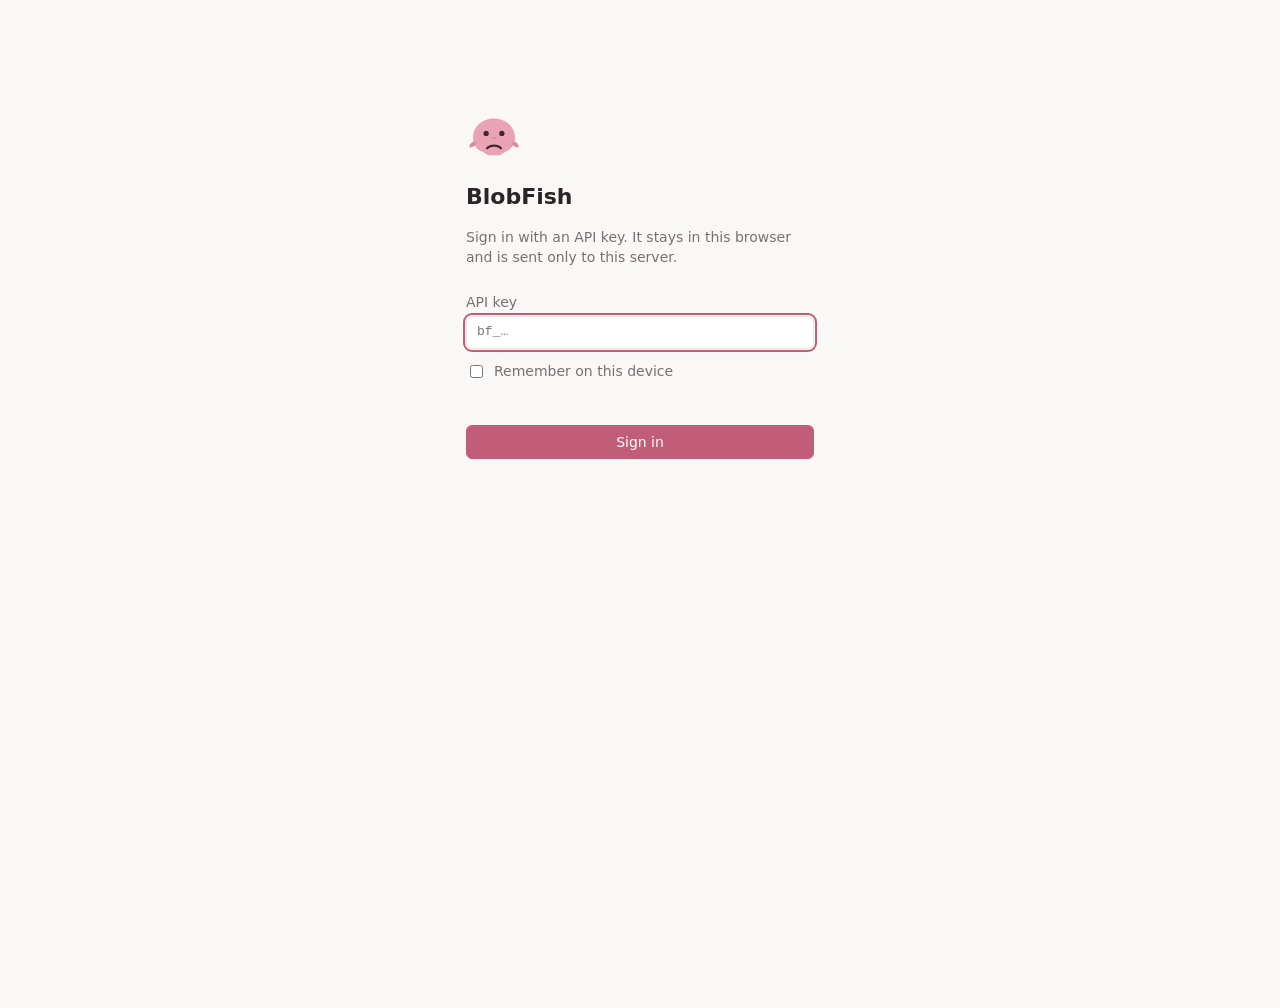
==== internal/webui/static/index.html @ 3397f321 "Download names: filename per share link, ?download to force a save - POST /v1/links takes an optiona" ====
<!doctype html>
<html lang="en">
<head>
  <meta charset="utf-8">
  <meta name="viewport" content="width=device-width, initial-scale=1">
  <meta name="color-scheme" content="light dark">
  <title>BlobFish</title>
  <link rel="icon" href="favicon.svg" type="image/svg+xml">
  <link rel="stylesheet" href="style.css">
  <script type="module" src="js/app.js"></script>
</head>
<body>
  <div id="app" class="boot">Loading…</div>
  <div class="dock">
    <section id="uploads" class="upload-panel" aria-label="Uploads" aria-live="polite" hidden></section>
    <div id="toasts" role="status" aria-live="polite"></div>
  </div>
  <dialog id="share">
    <form method="dialog" class="dialog share-dialog">
      <h2 id="share-title" class="break">Share</h2>
      <section id="share-public" class="share-public" hidden>
        <p><strong>Public bucket:</strong> anyone with this address can open the file, permanently, until the bucket is made private.</p>
        <div class="row">
          <input id="share-public-url" class="mono" readonly aria-label="Public link">
          <button type="button" id="share-public-copy">Copy</button>
        </div>
      </section>
      <div>
        <h3 class="section-title">Share links</h3>
        <p class="muted">Anyone with a link can open the file until it expires or is revoked. No API key needed.</p>
      </div>
      <ul id="share-links" class="share-links"></ul>
      <div class="row share-new">
        <label class="share-ttl share-name">File name
          <input id="share-name" maxlength="255" autocomplete="off" spellcheck="false">
        </label>
        <label class="share-ttl">Expires
          <select id="share-ttl">
            <option value="3600">in 1 hour</option>
            <option value="86400">in 1 day</option>
            <option value="604800" selected>in 7 days</option>
            <option value="2592000">in 30 days</option>
            <option value="0">never</option>
          </select>
        </label>
        <button type="button" id="share-create" class="primary">Create link</button>
      </div>
      <div class="row end">
        <button value="close">Close</button>
      </div>
    </form>
  </dialog>
  <!-- One dialog for confirm / choice / prompt; filled by ask() in js/dom.js. -->
  <dialog id="ask">
    <form method="dialog" class="dialog">
      <h2 id="ask-title"></h2>
      <div id="ask-body" class="confirm-body"></div>
      <label id="ask-field" class="field" hidden>
        <span id="ask-label"></span>
        <input id="ask-input" autocomplete="off" spellcheck="false">
      </label>
      <p id="ask-error" class="hint" role="alert"></p>
      <div id="ask-actions" class="row end wrap"></div>
    </form>
  </dialog>
  <dialog id="details">
    <form method="dialog" class="dialog">
      <h2 id="details-title" class="break"></h2>
      <div id="details-body"></div>
      <div id="details-actions" class="row end wrap"></div>
    </form>
  </dialog>
  <dialog id="cors">
    <form method="dialog" class="dialog">
      <h2 id="cors-title" class="break">Browser access</h2>
      <p class="muted">Web pages on these sites may upload to and download from this bucket directly, for example to a presigned upload URL your app creates. Apps, servers and scripts don't need this.</p>
      <ul id="cors-list" class="cors-list"></ul>
      <div class="row">
        <input id="cors-input" class="mono" placeholder="https://app.example.com" aria-label="Website address" autocomplete="off" spellcheck="false">
        <button type="button" id="cors-add">Add</button>
      </div>
      <p id="cors-error" class="hint" role="alert"></p>
      <p id="cors-warn" class="warn" hidden>“*” lets pages on any website call this bucket. They still need a key or a signed link to do anything.</p>
      <div class="row end">
        <button value="cancel">Cancel</button>
        <button type="button" id="cors-save" class="primary">Save</button>
      </div>
    </form>
  </dialog>
  <dialog id="new-key">
    <form method="dialog" class="dialog">
      <h2>Key created: <span id="new-key-name"></span></h2>
      <p class="warn">Copy this key now. BlobFish keeps only a hash of it, so it can never be shown again.</p>
      <input id="new-key-value" class="mono" readonly aria-label="New API key">
      <div id="new-key-scopes" class="chips"></div>
      <p class="muted">Give it to your app as an environment variable (for example <code>BLOBFISH_KEY</code>) and send it as <code>Authorization: Bearer &lt;key&gt;</code>.</p>
      <div class="row end">
        <button type="button" id="new-key-copy" class="primary">Copy key</button>
        <button value="close">Done</button>
      </div>
    </form>
  </dialog>
</body>
</html>
---- internal/webui/static/style.css ----
:root {
  --bg: #faf8f7;
  --panel: #ffffff;
  --line: #e8e2df;
  --text: #2b2426;
  --muted: #7a6f72;
  --accent: #c25d79;
  --accent-ink: #ffffff;
  --accent-soft: #f7e6eb;
  --danger: #b3261e;
  --row-hover: #f6f1ef;
  --radius: 8px;
  --font: system-ui, -apple-system, "Segoe UI", Roboto, sans-serif;
  --mono: ui-monospace, "SF Mono", Menlo, Consolas, monospace;
}
@media (prefers-color-scheme: dark) {
  :root {
    --bg: #171315;
    --panel: #1f1a1c;
    --line: #342c2f;
    --text: #efe7e9;
    --muted: #a3979a;
    --accent: #e48aa3;
    --accent-ink: #2a1219;
    --accent-soft: #3a2229;
    --danger: #f2b8b5;
    --row-hover: #262022;
  }
}

* { box-sizing: border-box; }
/* Author display rules (like .field { display: grid }) would otherwise
   beat the hidden attribute. */
[hidden] { display: none !important; }
html, body { margin: 0; height: 100%; }
body {
  background: var(--bg);
  color: var(--text);
  font: 14px/1.45 var(--font);
}
button, input, select { font: inherit; color: inherit; }
.mono { font-family: var(--mono); font-size: 13px; }
.muted { color: var(--muted); }
/* The app fills the window exactly; only .main (and the bucket list)
   scroll, so the header and the sidebar profile stay in view. */
#app { height: 100%; }
.boot { padding: 48px; color: var(--muted); }

button {
  background: var(--panel);
  border: 1px solid var(--line);
  border-radius: 6px;
  padding: 6px 12px;
  cursor: pointer;
}
button:hover { border-color: var(--muted); }
button.primary { background: var(--accent); border-color: var(--accent); color: var(--accent-ink); }
button.danger { color: var(--danger); }
button.link { border: 0; background: none; padding: 4px 6px; color: var(--muted); }
button.link:hover { color: var(--text); }
button:disabled { opacity: .5; cursor: default; }
button:focus-visible, input:focus-visible, select:focus-visible, a:focus-visible {
  outline: 2px solid var(--accent);
  outline-offset: 1px;
}
input, select {
  background: var(--panel);
  border: 1px solid var(--line);
  border-radius: 6px;
  padding: 6px 10px;
}
.row { display: flex; gap: 8px; align-items: center; }
.row.end { justify-content: flex-end; }
.field { display: grid; gap: 4px; color: var(--muted); }

/* Sign in */
.login {
  max-width: 380px;
  margin: 12vh auto 0;
  padding: 0 16px;
}
.login img { width: 56px; height: 56px; }
.login h1 { font-size: 22px; margin: 12px 0 4px; }
.login form { display: grid; gap: 12px; margin-top: 24px; }
.login .error { color: var(--danger); min-height: 1.4em; margin: 0; }
.check { display: flex; gap: 8px; align-items: center; color: var(--muted); }

/* App shell */
/* minmax(0, …): a wide table scrolls inside .main instead of widening the page. */
.shell { display: grid; grid-template-columns: 240px minmax(0, 1fr); grid-template-rows: 52px 1fr; height: 100%; }
.top {
  grid-column: 1 / -1;
  display: flex; align-items: center; gap: 10px;
  padding: 0 16px;
  border-bottom: 1px solid var(--line);
  background: var(--panel);
}
.top img { width: 26px; height: 26px; }
.top .brand { font-weight: 600; }
.top .spacer { flex: 1; }

/* Sidebar: buckets scroll, the profile stays pinned at the bottom. */
.side { border-right: 1px solid var(--line); display: flex; flex-direction: column; min-height: 0; }
.side-scroll { flex: 1; overflow: auto; padding: 12px 8px; min-height: 0; }
.profile {
  display: flex; align-items: center; gap: 10px;
  padding: 10px 8px 10px 14px; border-top: 1px solid var(--line);
}
.avatar {
  flex: none; display: grid; place-items: center;
  width: 32px; height: 32px; border-radius: 50%;
  background: var(--accent-soft); color: var(--accent); font-weight: 600;
}
.profile-text { display: grid; min-width: 0; flex: 1; line-height: 1.3; }
.profile-name { font-weight: 600; overflow: hidden; text-overflow: ellipsis; white-space: nowrap; }
.profile-access { font-size: 12px; color: var(--muted); overflow: hidden; text-overflow: ellipsis; white-space: nowrap; }
.side h2 { font-size: 12px; font-weight: 600; color: var(--muted); margin: 4px 8px 8px; }
.side ul { list-style: none; margin: 0; padding: 0; }
.side li button {
  width: 100%; text-align: left; border: 0; background: none;
  padding: 6px 8px; border-radius: 6px; overflow: hidden; text-overflow: ellipsis; white-space: nowrap;
}
.side li button:hover { background: var(--row-hover); }
.side li button[aria-current="true"] { background: var(--accent-soft); font-weight: 600; }
.side form { display: flex; gap: 6px; margin: 12px 8px 0; }
.side form input { min-width: 0; flex: 1; }

.main { overflow: auto; padding: 16px 24px calc(40px + var(--dock-space, 0px)); position: relative; }
.main.dragging::after {
  content: "Drop files to upload here";
  position: absolute; inset: 8px;
  display: grid; place-items: center;
  border: 2px dashed var(--accent); border-radius: var(--radius);
  background: color-mix(in srgb, var(--bg) 85%, transparent);
  color: var(--accent); font-weight: 600;
  pointer-events: none;
}
.toolbar { display: flex; align-items: center; gap: 8px; margin-bottom: 12px; flex-wrap: wrap; }
.crumbs { display: flex; flex-wrap: wrap; align-items: center; gap: 2px; flex: 1; min-width: 0; font-size: 16px; }
.crumbs button { border: 0; background: none; padding: 2px 4px; font-weight: 600; }
.crumbs button:hover { color: var(--accent); }
.crumbs .sep { color: var(--muted); }
.empty { color: var(--muted); padding: 48px 0; text-align: center; }

table { width: 100%; border-collapse: collapse; background: var(--panel); border: 1px solid var(--line); border-radius: var(--radius); overflow: hidden; }
th, td { text-align: left; padding: 8px 12px; border-bottom: 1px solid var(--line); vertical-align: middle; }
th.num { text-align: right; }
th { font-size: 12px; font-weight: 600; color: var(--muted); background: var(--bg); }
tr:last-child td { border-bottom: 0; }
tbody tr:hover { background: var(--row-hover); }
td.name { word-break: break-all; }
td.name button { border: 0; background: none; padding: 0; font-weight: 600; text-align: left; }
td.num { text-align: right; font-variant-numeric: tabular-nums; white-space: nowrap; color: var(--muted); }
td.when { white-space: nowrap; color: var(--muted); }
td.actions { text-align: right; white-space: nowrap; }
.more { margin-top: 12px; }

/* Icon buttons */
.icon-btn {
  display: inline-grid; place-items: center;
  width: 30px; height: 30px; padding: 0;
  border: 0; background: none; border-radius: 6px;
  color: var(--muted);
}
.icon-btn:hover { background: var(--row-hover); color: var(--text); }
.icon-btn.danger:hover { color: var(--danger); }
.icon-btn.flip svg { transition: transform .15s; }
.upload-panel.collapsed .icon-btn.flip svg { transform: rotate(180deg); }
td.actions { padding-top: 4px; padding-bottom: 4px; }
th.actions { text-align: right; }
td.actions .icon-btn { opacity: .75; }
tbody tr:hover td.actions .icon-btn, td.actions .icon-btn:focus-visible { opacity: 1; }
button.with-icon { display: inline-flex; align-items: center; gap: 6px; }
.visually-hidden {
  position: absolute; width: 1px; height: 1px; overflow: hidden;
  clip-path: inset(50%); white-space: nowrap;
}

dialog { border: 1px solid var(--line); border-radius: var(--radius); background: var(--panel); color: var(--text); padding: 0; width: min(520px, calc(100% - 32px)); }
dialog::backdrop { background: rgb(0 0 0 / .35); }
.dialog { display: grid; gap: 12px; padding: 20px; }
.dialog h2 { margin: 0; font-size: 17px; }
.dialog p { margin: 0; }


/* API keys page */
.top .link[aria-current="page"] { color: var(--accent); font-weight: 600; }
.top .link.with-icon { display: inline-flex; align-items: center; gap: 6px; }
.keys-page { max-width: 880px; }
.page-head h1 { font-size: 20px; margin: 4px 0 4px; }
.page-head p { margin: 0 0 20px; }
.section-title { font-size: 14px; margin: 24px 0 10px; }
.card {
  background: var(--panel); border: 1px solid var(--line);
  border-radius: var(--radius); padding: 4px 16px 16px;
}
.key-form { display: grid; gap: 12px; }
.key-form .section-title { margin: 12px 0 0; }
.key-form input { max-width: 360px; }
.scope-rows { display: grid; gap: 6px; }
.scope-row { display: flex; gap: 6px; align-items: center; flex-wrap: wrap; }
.scope-row select { min-width: 170px; }
.add-scope { justify-self: start; padding-left: 0; }
.hint { margin: 0; color: var(--danger); font-size: 13px; }
.hint:empty { display: none; }
.chips { display: flex; flex-wrap: wrap; gap: 4px; }
.chip {
  font-size: 12px; padding: 2px 8px; border-radius: 999px;
  background: var(--accent-soft); white-space: nowrap;
}
.chip.strong { background: var(--accent); color: var(--accent-ink); }
.key-id { display: block; font-size: 11px; color: var(--muted); font-weight: 400; }
.warn { margin: 0; color: var(--danger); }
#new-key-value { width: 100%; }
code { font-family: var(--mono); font-size: 12px; }

/* Links styled as the app's buttons */
a.link { color: var(--muted); text-decoration: none; padding: 4px 6px; border-radius: 6px; }
a.link:hover { color: var(--text); }
.side li a {
  display: block; color: inherit; text-decoration: none;
  padding: 6px 8px; border-radius: 6px; overflow: hidden; text-overflow: ellipsis; white-space: nowrap;
}
.side li a:hover { background: var(--row-hover); }
.side li a[aria-current="true"] { background: var(--accent-soft); font-weight: 600; }
.side-empty { margin: 0 8px; }

/* Toolbar */
.toolbar-actions { display: flex; align-items: center; gap: 6px; flex-wrap: wrap; }
.crumbs button[aria-current="page"] { color: var(--text); }
td.name .with-icon { display: inline-flex; align-items: center; gap: 8px; text-align: left; }
td.name .with-icon svg { flex: none; color: var(--muted); }
td.name .file-link { font-weight: 400; }
td.name .file-link:hover { color: var(--accent); }
.empty p { margin: 4px 0; }

/* Pager */
.pager { display: flex; align-items: center; gap: 12px; margin-top: 12px; flex-wrap: wrap; font-size: 13px; }
.pager .spacer { flex: 1; }
.pager-size { display: inline-flex; align-items: center; gap: 6px; }
.pager-size select { padding: 3px 6px; }
.pager-nav { display: inline-flex; align-items: center; gap: 6px; }
.pager-nav button { display: inline-flex; align-items: center; gap: 2px; padding: 4px 8px; }
.pager-page { min-width: 4.5em; text-align: center; font-variant-numeric: tabular-nums; }

/* File details */
dl.details { display: grid; grid-template-columns: max-content 1fr; gap: 8px 16px; margin: 0; }
dl.details dt { color: var(--muted); }
dl.details dd { margin: 0; min-width: 0; display: flex; align-items: center; gap: 4px; flex-wrap: wrap; }
.break { word-break: break-all; }
.icon-btn.inline-copy { width: 26px; height: 26px; }
.meta-table { width: auto; border: 0; background: none; font-size: 12px; }
.meta-table th, .meta-table td { padding: 2px 8px 2px 0; border: 0; background: none; color: var(--text); }
.meta-table th { font-weight: 400; color: var(--muted); }
.row.wrap { flex-wrap: wrap; }

/* Ask dialog extras */
#ask-input { width: 100%; }
.clash-list { margin: 0; padding-left: 18px; color: var(--text); }
.clash-list li { word-break: break-all; }
.chip.you { margin-left: 6px; background: var(--line); }

/* Public buckets */
.side li a { display: flex; align-items: center; gap: 6px; }
.bucket-name { overflow: hidden; text-overflow: ellipsis; }
.public-mark { display: inline-grid; color: var(--accent); flex: none; }
.public-chip { display: inline-flex; align-items: center; gap: 4px; color: var(--accent); }

/* Browser access (CORS) */
.cors-chip { display: inline-flex; align-items: center; gap: 4px; }
.cors-list { list-style: none; margin: 0; padding: 0; display: grid; gap: 4px; }
.cors-list li { display: flex; align-items: center; justify-content: space-between; gap: 8px;
  padding: 2px 2px 2px 10px; border: 1px solid var(--line); border-radius: 6px; }
.cors-list li.muted { border-style: dashed; padding: 8px 10px; }
#cors-input { flex: 1; min-width: 0; }

/* Share dialog */
.share-dialog { gap: 14px; }
.share-dialog .section-title { margin: 0 0 2px; }
.share-dialog p { margin: 0; }
.share-public { display: grid; gap: 8px; padding: 10px 12px; border-radius: var(--radius); background: var(--accent-soft); }
.share-public .row input { flex: 1; min-width: 0; }
.share-links { list-style: none; margin: 0; padding: 0; display: grid; gap: 10px; max-height: 260px; overflow: auto; }
.share-link-row { display: flex; align-items: center; gap: 2px; }
.share-link-row input { flex: 1; min-width: 0; margin-right: 4px; }
.share-meta { font-size: 12px; color: var(--muted); }
.share-link.expired input { text-decoration: line-through; color: var(--muted); }
.share-none { font-size: 13px; }
.share-new { align-items: end; flex-wrap: wrap; }
.share-ttl { display: inline-flex; align-items: center; gap: 6px; color: var(--muted); }
.share-name { flex: 1 1 200px; }
.share-name input { flex: 1; min-width: 0; }

/* Confirm dialog */
.confirm-body { display: grid; gap: 8px; color: var(--muted); }
.confirm-body p { margin: 0; }
.confirm-target {
  color: var(--text); word-break: break-all;
  background: var(--bg); border: 1px solid var(--line); border-radius: 6px; padding: 6px 10px;
}
button.danger-solid { background: var(--danger); border-color: var(--danger); color: #fff; }
button.danger-solid:hover { filter: brightness(1.08); }
@media (prefers-color-scheme: dark) { button.danger-solid { color: #2a0f0d; } }
dialog[open] { animation: dialog-in .14s ease-out; }
@keyframes dialog-in { from { opacity: 0; transform: translateY(6px); } }
@media (prefers-reduced-motion: reduce) { dialog[open] { animation: none; } }

/* Bottom-right dock: upload panel above toasts */
.dock {
  position: fixed; bottom: 16px; right: 16px; z-index: 10;
  display: grid; gap: 8px; justify-items: end;
  width: min(360px, calc(100vw - 32px));
}
#toasts { display: grid; gap: 8px; justify-items: end; }

.upload-panel {
  width: 100%;
  background: var(--panel);
  border: 1px solid var(--line);
  border-radius: var(--radius);
  box-shadow: 0 8px 28px rgb(0 0 0 / .14);
  overflow: hidden;
}
.upload-panel header {
  display: flex; align-items: center; gap: 2px;
  padding: 6px 6px 6px 14px;
  border-bottom: 1px solid var(--line);
}
.upload-panel.collapsed header { border-bottom: 0; }
.upload-panel header strong { flex: 1; font-size: 13px; }
.upload-panel ul { list-style: none; margin: 0; padding: 4px 0; max-height: 280px; overflow: auto; }
.job {
  display: grid; grid-template-columns: 1fr auto; align-items: center; gap: 2px 8px;
  padding: 6px 6px 6px 14px;
}
.job.done { animation: fade-out .6s ease 1.9s forwards; }
.job-text { display: grid; min-width: 0; }
.job-name, .job-sub { overflow: hidden; text-overflow: ellipsis; white-space: nowrap; }
.job-name { font-size: 13px; }
.job-sub { font-size: 12px; color: var(--muted); }
.job.failed .job-sub { color: var(--danger); }
.job-status { display: flex; align-items: center; gap: 2px; }
.job-status .pct { font-size: 12px; font-variant-numeric: tabular-nums; min-width: 44px; text-align: right; }
.job-status .ok { color: var(--accent); display: inline-grid; place-items: center; width: 30px; }
.job-status .bad { color: var(--danger); display: inline-grid; place-items: center; width: 30px; }
.job progress {
  grid-column: 1 / -1; width: 100%; height: 4px;
  appearance: none; border: 0; border-radius: 2px; overflow: hidden;
  background: var(--line); accent-color: var(--accent);
}
.job progress::-webkit-progress-bar { background: var(--line); }
.job progress::-webkit-progress-value { background: var(--accent); }
.job progress::-moz-progress-bar { background: var(--accent); }
@keyframes fade-out { to { opacity: 0; } }
@media (prefers-reduced-motion: reduce) {
  .job.done { animation: none; }
  .icon-btn.flip svg { transition: none; }
}
.toast {
  background: var(--text); color: var(--bg);
  padding: 10px 14px; border-radius: var(--radius); max-width: 420px;
  box-shadow: 0 4px 16px rgb(0 0 0 / .15);
}
.toast.error { background: var(--danger); color: #fff; }
@media (prefers-color-scheme: dark) { .toast.error { color: #2a0f0d; } }
.toast small { display: block; opacity: .75; font-family: var(--mono); margin-top: 2px; }

@media (max-width: 720px) {
  .shell { grid-template-columns: minmax(0, 1fr); grid-template-rows: 52px auto 1fr; }
  .top { gap: 6px; padding: 0 12px; }
  .top a, .top button { white-space: nowrap; }
  .toolbar-actions { width: 100%; }
  .side { border-right: 0; border-bottom: 1px solid var(--line); }
  .side-scroll { max-height: 30vh; }
  .main { padding: 12px 16px calc(32px + var(--dock-space, 0px)); }
  td.when, th.when { display: none; }
}
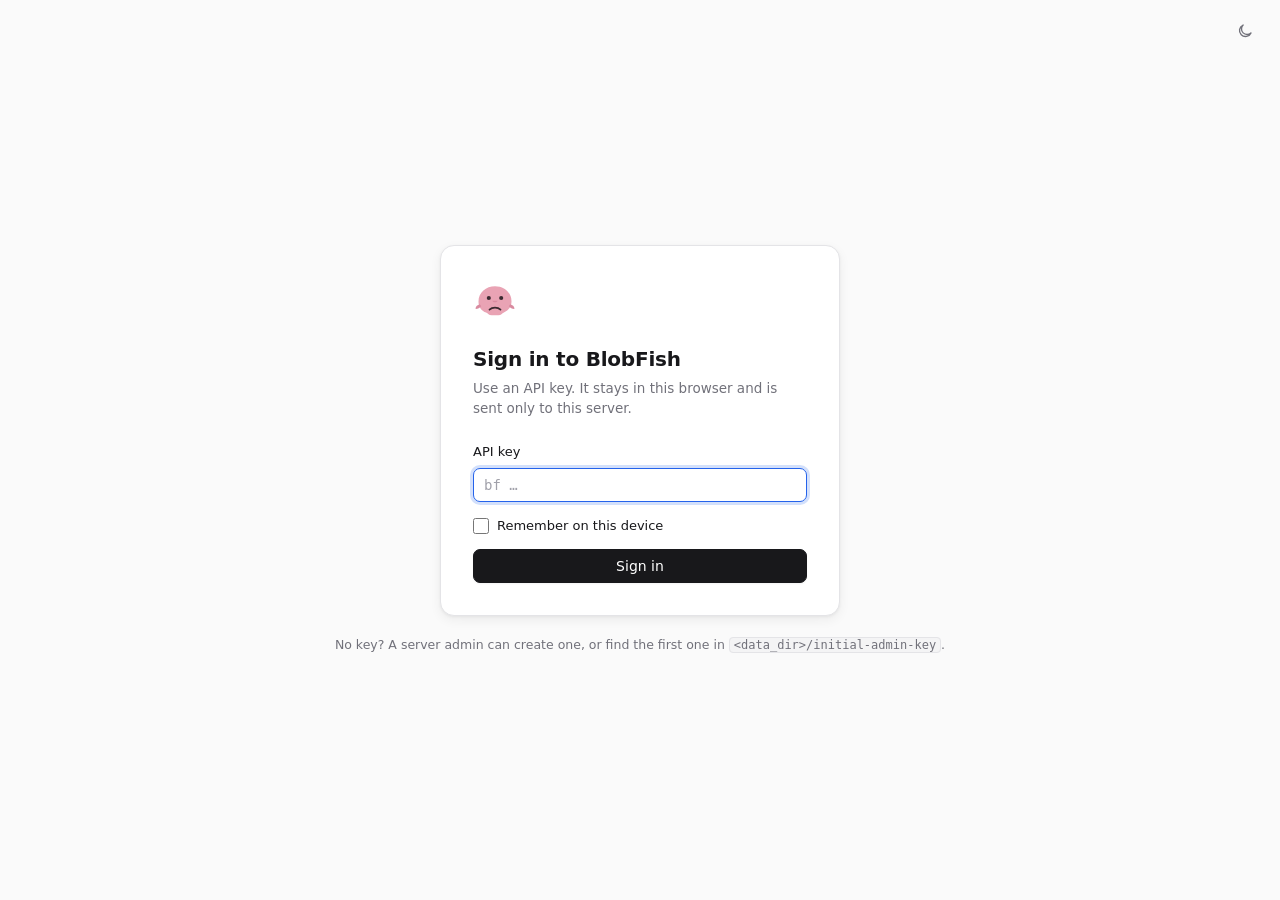
==== commit 309b8bc8: "UI: API keys page gets a Create key button and dialog The new-key form took half the page. The page " ====
--- a/internal/webui/static/index.html
+++ b/internal/webui/static/index.html
@@ -50,6 +50,73 @@
       </div>
     </form>
   </dialog>
+  <dialog id="uplinks">
+    <form method="dialog" class="dialog share-dialog">
+      <h2 id="uplinks-title" class="break">Upload links</h2>
+      <p class="muted">Anyone with an upload link can add files to its folder from a simple web page, without a key. They can't see, replace or delete anything.</p>
+      <ul id="uplinks-list" class="share-links"></ul>
+      <div>
+        <h3 class="section-title">New link</h3>
+        <p class="muted">Names already taken get a number added, like “report (2).pdf”.</p>
+      </div>
+      <div class="uplink-form">
+        <label class="field">Folder files go into (empty = top of the bucket)
+          <input id="uplinks-folder" autocomplete="off" spellcheck="false" placeholder="e.g. inbox/acme">
+        </label>
+        <label class="field">Title shown to uploaders (optional)
+          <input id="uplinks-label" maxlength="200" autocomplete="off" placeholder="e.g. Receipts for ACME">
+        </label>
+        <label class="field">Expires
+          <select id="uplinks-ttl">
+            <option value="86400">in 1 day</option>
+            <option value="604800" selected>in 7 days</option>
+            <option value="2592000">in 30 days</option>
+            <option value="0">never</option>
+          </select>
+        </label>
+        <label class="field">Max files
+          <input id="uplinks-max-files" type="number" min="0" step="1" placeholder="no limit">
+        </label>
+        <label class="field">Max size per file (MB)
+          <input id="uplinks-max-size" type="number" min="0" step="any" placeholder="server limit">
+        </label>
+      </div>
+      <div class="row end">
+        <button value="close">Close</button>
+        <button type="button" id="uplinks-create" class="primary">Create link</button>
+      </div>
+    </form>
+  </dialog>
+  <dialog id="webhooks">
+    <form method="dialog" class="dialog share-dialog">
+      <h2 id="webhooks-title" class="break">Webhooks</h2>
+      <p class="muted">BlobFish sends a signed POST to each address when files in this bucket are added, deleted or restored. Events wait and are retried if your app is down.</p>
+      <ul id="webhooks-list" class="share-links"></ul>
+      <section id="webhooks-secret" class="share-public" hidden>
+        <p><strong>Signing secret.</strong> Copy it now: it is not shown again. Your app uses it to check the <span class="mono">X-BlobFish-Signature</span> header.</p>
+        <div class="row">
+          <input id="webhooks-secret-value" class="mono" readonly aria-label="Signing secret">
+          <button type="button" id="webhooks-secret-copy">Copy</button>
+        </div>
+      </section>
+      <div>
+        <h3 class="section-title">New webhook</h3>
+      </div>
+      <label class="field">Address
+        <input id="webhooks-url" type="url" autocomplete="off" spellcheck="false" placeholder="https://app.example.com/hooks/blobfish">
+      </label>
+      <fieldset class="webhook-events">
+        <legend class="muted">Send</legend>
+        <label class="check"><input type="checkbox" value="object.created" checked> Added or replaced</label>
+        <label class="check"><input type="checkbox" value="object.deleted" checked> Deleted</label>
+        <label class="check"><input type="checkbox" value="object.restored" checked> Restored from trash</label>
+      </fieldset>
+      <div class="row end">
+        <button value="close">Close</button>
+        <button type="button" id="webhooks-create" class="primary">Add webhook</button>
+      </div>
+    </form>
+  </dialog>
   <!-- One dialog for confirm / choice / prompt; filled by ask() in js/dom.js. -->
   <dialog id="ask">
     <form method="dialog" class="dialog">
@@ -87,6 +154,19 @@
       </div>
     </form>
   </dialog>
+  <!-- Filled by openCreateKey() in js/keys.js. Not method="dialog": the
+       form stays open until the server accepts the key. -->
+  <dialog id="create-key">
+    <form id="create-key-form" class="dialog key-dialog">
+      <h2>Create API key</h2>
+      <p class="muted">Give each app its own key, limited to the buckets it needs.</p>
+      <div id="create-key-body" class="key-dialog-body"></div>
+      <div class="row end">
+        <button type="button" id="create-key-cancel">Cancel</button>
+        <button type="submit" id="create-key-submit" class="primary">Create key</button>
+      </div>
+    </form>
+  </dialog>
   <dialog id="new-key">
     <form method="dialog" class="dialog">
       <h2>Key created: <span id="new-key-name"></span></h2>
--- a/internal/webui/static/style.css
+++ b/internal/webui/static/style.css
@@ -1,33 +1,45 @@
+/* BlobFish UI. Neutral zinc surfaces, one blue accent for focus, selection
+   and progress; the pink lives only in the logo. Desktop-first. */
 :root {
-  --bg: #faf8f7;
-  --panel: #ffffff;
-  --line: #e8e2df;
-  --text: #2b2426;
-  --muted: #7a6f72;
-  --accent: #c25d79;
-  --accent-ink: #ffffff;
-  --accent-soft: #f7e6eb;
-  --danger: #b3261e;
-  --row-hover: #f6f1ef;
-  --radius: 8px;
-  --font: system-ui, -apple-system, "Segoe UI", Roboto, sans-serif;
-  --mono: ui-monospace, "SF Mono", Menlo, Consolas, monospace;
-}
-@media (prefers-color-scheme: dark) {
-  :root {
-    --bg: #171315;
-    --panel: #1f1a1c;
-    --line: #342c2f;
-    --text: #efe7e9;
-    --muted: #a3979a;
-    --accent: #e48aa3;
-    --accent-ink: #2a1219;
-    --accent-soft: #3a2229;
-    --danger: #f2b8b5;
-    --row-hover: #262022;
-  }
-}
-
+  /* Colours are light-dark(light, dark): color-scheme picks one. It
+     follows the system unless the theme switch set data-theme. */
+  color-scheme: light dark;
+  --on-danger: light-dark(#ffffff, #1c0a0a);
+  --bg: light-dark(#fafafa, #0c0c0e);          /* app background (sidebar, page) */
+  --panel: light-dark(#ffffff, #141417);       /* cards, tables, dialogs */
+  --subtle: light-dark(#f4f4f5, #1b1b1f);      /* table heads, footers, hovers */
+  --line: light-dark(#e4e4e7, #27272a);
+  --line-strong: light-dark(#d4d4d8, #3f3f46);
+  --text: light-dark(#18181b, #f4f4f5);
+  --muted: light-dark(#71717a, #a1a1aa);
+  --faint: light-dark(#a1a1aa, #71717a);
+  --ink: light-dark(#18181b, #f4f4f5);         /* primary buttons */
+  --ink-text: light-dark(#ffffff, #18181b);
+  --accent: light-dark(#2563eb, #60a5fa);
+  --accent-soft: light-dark(#eff4ff, #172036);
+  --accent-text: light-dark(#1d4ed8, #93c5fd);
+  --ok: light-dark(#16a34a, #4ade80);
+  --danger: light-dark(#dc2626, #f87171);
+  --danger-soft: light-dark(#fef2f2, #2a1414);
+  --row-hover: light-dark(#f8f8f9, #18181c);
+  --selected: light-dark(#f0f0f2, #222227);
+  --radius: 10px;
+  --radius-sm: 7px;
+  --shadow-1: light-dark(rgb(16 16 20 / .05), rgb(0 0 0 / .4));
+  --shadow-2: light-dark(rgb(16 16 20 / .06), rgb(0 0 0 / .4));
+  --shadow-3: light-dark(rgb(16 16 20 / .16), rgb(0 0 0 / .6));
+  --shadow-xs: 0 1px 2px var(--shadow-1);
+  --shadow-md: 0 4px 12px var(--shadow-2), 0 1px 3px var(--shadow-1);
+  --shadow-lg: 0 20px 48px var(--shadow-3), 0 2px 8px var(--shadow-2);
+  --font: "Inter", "Inter Variable", ui-sans-serif, system-ui, -apple-system, "Segoe UI", Roboto, "Helvetica Neue", sans-serif;
+  --mono: ui-monospace, "SF Mono", "JetBrains Mono", Menlo, Consolas, monospace;
+  --ease: cubic-bezier(.2, 0, 0, 1);
+}
+:root[data-theme="light"] { color-scheme: light; }
+:root[data-theme="dark"] { color-scheme: dark; }
+.theme-switching *, .theme-switching *::before, .theme-switching *::after { transition: none !important; }
+
+/* ---------- Base ---------- */
 * { box-sizing: border-box; }
 /* Author display rules (like .field { display: grid }) would otherwise
    beat the hidden attribute. */
@@ -36,342 +48,539 @@
 body {
   background: var(--bg);
   color: var(--text);
-  font: 14px/1.45 var(--font);
-}
+  font: 14px/1.5 var(--font);
+  font-feature-settings: "cv11", "ss01";
+  -webkit-font-smoothing: antialiased;
+  min-width: 960px; /* desktop app; narrower windows scroll */
+}
+h1, h2, h3 { letter-spacing: -0.011em; }
 button, input, select { font: inherit; color: inherit; }
-.mono { font-family: var(--mono); font-size: 13px; }
+.mono { font-family: var(--mono); font-size: 12.5px; }
+code { font-family: var(--mono); font-size: 12px; background: var(--subtle); border: 1px solid var(--line); border-radius: 4px; padding: 0 4px; }
 .muted { color: var(--muted); }
-/* The app fills the window exactly; only .main (and the bucket list)
-   scroll, so the header and the sidebar profile stay in view. */
+.break { word-break: break-all; }
+.visually-hidden {
+  position: absolute; width: 1px; height: 1px; overflow: hidden;
+  clip-path: inset(50%); white-space: nowrap;
+}
+/* The app fills the window exactly; only .main and the bucket list scroll. */
 #app { height: 100%; }
 .boot { padding: 48px; color: var(--muted); }
-
-button {
-  background: var(--panel);
-  border: 1px solid var(--line);
-  border-radius: 6px;
-  padding: 6px 12px;
+::selection { background: color-mix(in srgb, var(--accent) 22%, transparent); }
+
+/* ---------- Buttons ---------- */
+button, label.button {
+  display: inline-flex; align-items: center; justify-content: center; gap: 6px;
+  height: 34px; padding: 0 14px;
+  background: var(--panel); color: var(--text);
+  border: 1px solid var(--line-strong); border-radius: var(--radius-sm);
+  box-shadow: var(--shadow-xs);
+  font-weight: 500; white-space: nowrap;
   cursor: pointer;
-}
-button:hover { border-color: var(--muted); }
-button.primary { background: var(--accent); border-color: var(--accent); color: var(--accent-ink); }
+  transition: background-color .15s var(--ease), border-color .15s var(--ease), color .15s var(--ease), box-shadow .15s var(--ease);
+}
+button:hover, label.button:hover { background: var(--subtle); }
+button:active { transform: translateY(.5px); }
+button.primary, label.button.primary {
+  background: var(--ink); border-color: var(--ink); color: var(--ink-text);
+}
+button.primary:hover, label.button.primary:hover { background: color-mix(in srgb, var(--ink) 86%, var(--bg)); }
 button.danger { color: var(--danger); }
-button.link { border: 0; background: none; padding: 4px 6px; color: var(--muted); }
-button.link:hover { color: var(--text); }
-button:disabled { opacity: .5; cursor: default; }
-button:focus-visible, input:focus-visible, select:focus-visible, a:focus-visible {
+button.danger:hover { background: var(--danger-soft); border-color: color-mix(in srgb, var(--danger) 40%, var(--line)); }
+button.danger-solid { background: var(--danger); border-color: var(--danger); color: var(--on-danger); }
+button.danger-solid:hover { background: color-mix(in srgb, var(--danger) 88%, #000); }
+button.ghost { background: none; border-color: transparent; box-shadow: none; color: var(--muted); }
+button.ghost:hover { background: var(--subtle); color: var(--text); }
+button.link { height: auto; border: 0; background: none; box-shadow: none; padding: 4px 6px; color: var(--muted); }
+button.link:hover { color: var(--text); background: none; }
+button.small { height: 28px; padding: 0 10px; font-size: 13px; }
+button.block { width: 100%; }
+button:disabled, button:disabled:hover { opacity: .45; cursor: not-allowed; background: var(--panel); transform: none; }
+button.primary:disabled { background: var(--ink); }
+button.with-icon svg { flex: none; }
+button:focus-visible, input:focus-visible, select:focus-visible, a:focus-visible, label.button:focus-within {
   outline: 2px solid var(--accent);
-  outline-offset: 1px;
-}
-input, select {
-  background: var(--panel);
-  border: 1px solid var(--line);
-  border-radius: 6px;
-  padding: 6px 10px;
-}
-.row { display: flex; gap: 8px; align-items: center; }
-.row.end { justify-content: flex-end; }
-.field { display: grid; gap: 4px; color: var(--muted); }
-
-/* Sign in */
-.login {
-  max-width: 380px;
-  margin: 12vh auto 0;
-  padding: 0 16px;
-}
-.login img { width: 56px; height: 56px; }
-.login h1 { font-size: 22px; margin: 12px 0 4px; }
-.login form { display: grid; gap: 12px; margin-top: 24px; }
-.login .error { color: var(--danger); min-height: 1.4em; margin: 0; }
-.check { display: flex; gap: 8px; align-items: center; color: var(--muted); }
-
-/* App shell */
-/* minmax(0, …): a wide table scrolls inside .main instead of widening the page. */
-.shell { display: grid; grid-template-columns: 240px minmax(0, 1fr); grid-template-rows: 52px 1fr; height: 100%; }
-.top {
-  grid-column: 1 / -1;
-  display: flex; align-items: center; gap: 10px;
-  padding: 0 16px;
-  border-bottom: 1px solid var(--line);
-  background: var(--panel);
-}
-.top img { width: 26px; height: 26px; }
-.top .brand { font-weight: 600; }
-.top .spacer { flex: 1; }
-
-/* Sidebar: buckets scroll, the profile stays pinned at the bottom. */
-.side { border-right: 1px solid var(--line); display: flex; flex-direction: column; min-height: 0; }
-.side-scroll { flex: 1; overflow: auto; padding: 12px 8px; min-height: 0; }
-.profile {
-  display: flex; align-items: center; gap: 10px;
-  padding: 10px 8px 10px 14px; border-top: 1px solid var(--line);
-}
-.avatar {
-  flex: none; display: grid; place-items: center;
-  width: 32px; height: 32px; border-radius: 50%;
-  background: var(--accent-soft); color: var(--accent); font-weight: 600;
-}
-.profile-text { display: grid; min-width: 0; flex: 1; line-height: 1.3; }
-.profile-name { font-weight: 600; overflow: hidden; text-overflow: ellipsis; white-space: nowrap; }
-.profile-access { font-size: 12px; color: var(--muted); overflow: hidden; text-overflow: ellipsis; white-space: nowrap; }
-.side h2 { font-size: 12px; font-weight: 600; color: var(--muted); margin: 4px 8px 8px; }
-.side ul { list-style: none; margin: 0; padding: 0; }
-.side li button {
-  width: 100%; text-align: left; border: 0; background: none;
-  padding: 6px 8px; border-radius: 6px; overflow: hidden; text-overflow: ellipsis; white-space: nowrap;
-}
-.side li button:hover { background: var(--row-hover); }
-.side li button[aria-current="true"] { background: var(--accent-soft); font-weight: 600; }
-.side form { display: flex; gap: 6px; margin: 12px 8px 0; }
-.side form input { min-width: 0; flex: 1; }
-
-.main { overflow: auto; padding: 16px 24px calc(40px + var(--dock-space, 0px)); position: relative; }
-.main.dragging::after {
-  content: "Drop files to upload here";
-  position: absolute; inset: 8px;
-  display: grid; place-items: center;
-  border: 2px dashed var(--accent); border-radius: var(--radius);
-  background: color-mix(in srgb, var(--bg) 85%, transparent);
-  color: var(--accent); font-weight: 600;
-  pointer-events: none;
-}
-.toolbar { display: flex; align-items: center; gap: 8px; margin-bottom: 12px; flex-wrap: wrap; }
-.crumbs { display: flex; flex-wrap: wrap; align-items: center; gap: 2px; flex: 1; min-width: 0; font-size: 16px; }
-.crumbs button { border: 0; background: none; padding: 2px 4px; font-weight: 600; }
-.crumbs button:hover { color: var(--accent); }
-.crumbs .sep { color: var(--muted); }
-.empty { color: var(--muted); padding: 48px 0; text-align: center; }
-
-table { width: 100%; border-collapse: collapse; background: var(--panel); border: 1px solid var(--line); border-radius: var(--radius); overflow: hidden; }
-th, td { text-align: left; padding: 8px 12px; border-bottom: 1px solid var(--line); vertical-align: middle; }
-th.num { text-align: right; }
-th { font-size: 12px; font-weight: 600; color: var(--muted); background: var(--bg); }
-tr:last-child td { border-bottom: 0; }
-tbody tr:hover { background: var(--row-hover); }
-td.name { word-break: break-all; }
-td.name button { border: 0; background: none; padding: 0; font-weight: 600; text-align: left; }
-td.num { text-align: right; font-variant-numeric: tabular-nums; white-space: nowrap; color: var(--muted); }
-td.when { white-space: nowrap; color: var(--muted); }
-td.actions { text-align: right; white-space: nowrap; }
-.more { margin-top: 12px; }
+  outline-offset: 2px;
+}
 
 /* Icon buttons */
 .icon-btn {
   display: inline-grid; place-items: center;
   width: 30px; height: 30px; padding: 0;
-  border: 0; background: none; border-radius: 6px;
+  border: 0; background: none; box-shadow: none; border-radius: 6px;
   color: var(--muted);
 }
-.icon-btn:hover { background: var(--row-hover); color: var(--text); }
-.icon-btn.danger:hover { color: var(--danger); }
-.icon-btn.flip svg { transition: transform .15s; }
+.icon-btn:hover { background: var(--subtle); color: var(--text); }
+.icon-btn.danger:hover { color: var(--danger); background: var(--danger-soft); }
+.icon-btn.small { width: 24px; height: 24px; }
+.icon-btn.small svg { width: 16px; height: 16px; }
+.icon-btn.inline-copy { width: 26px; height: 26px; }
+.icon-btn.flip svg { transition: transform .15s var(--ease); }
 .upload-panel.collapsed .icon-btn.flip svg { transform: rotate(180deg); }
-td.actions { padding-top: 4px; padding-bottom: 4px; }
-th.actions { text-align: right; }
-td.actions .icon-btn { opacity: .75; }
-tbody tr:hover td.actions .icon-btn, td.actions .icon-btn:focus-visible { opacity: 1; }
-button.with-icon { display: inline-flex; align-items: center; gap: 6px; }
-.visually-hidden {
-  position: absolute; width: 1px; height: 1px; overflow: hidden;
-  clip-path: inset(50%); white-space: nowrap;
-}
-
-dialog { border: 1px solid var(--line); border-radius: var(--radius); background: var(--panel); color: var(--text); padding: 0; width: min(520px, calc(100% - 32px)); }
-dialog::backdrop { background: rgb(0 0 0 / .35); }
-.dialog { display: grid; gap: 12px; padding: 20px; }
-.dialog h2 { margin: 0; font-size: 17px; }
-.dialog p { margin: 0; }
-
-
-/* API keys page */
-.top .link[aria-current="page"] { color: var(--accent); font-weight: 600; }
-.top .link.with-icon { display: inline-flex; align-items: center; gap: 6px; }
-.keys-page { max-width: 880px; }
-.page-head h1 { font-size: 20px; margin: 4px 0 4px; }
-.page-head p { margin: 0 0 20px; }
-.section-title { font-size: 14px; margin: 24px 0 10px; }
-.card {
-  background: var(--panel); border: 1px solid var(--line);
-  border-radius: var(--radius); padding: 4px 16px 16px;
-}
-.key-form { display: grid; gap: 12px; }
-.key-form .section-title { margin: 12px 0 0; }
-.key-form input { max-width: 360px; }
-.scope-rows { display: grid; gap: 6px; }
-.scope-row { display: flex; gap: 6px; align-items: center; flex-wrap: wrap; }
-.scope-row select { min-width: 170px; }
-.add-scope { justify-self: start; padding-left: 0; }
+
+/* ---------- Form controls ---------- */
+input, select {
+  height: 34px;
+  background: var(--panel);
+  border: 1px solid var(--line-strong);
+  border-radius: var(--radius-sm);
+  padding: 0 10px;
+  box-shadow: var(--shadow-xs);
+  transition: border-color .15s var(--ease), box-shadow .15s var(--ease);
+}
+input::placeholder { color: var(--faint); }
+input:focus-visible, select:focus-visible {
+  outline: none;
+  border-color: var(--accent);
+  box-shadow: 0 0 0 3px color-mix(in srgb, var(--accent) 20%, transparent);
+}
+input[type="checkbox"] { height: auto; box-shadow: none; accent-color: var(--accent); width: 16px; height: 16px; margin: 0; }
+input[readonly] { background: var(--subtle); }
+.field { display: grid; gap: 6px; color: var(--text); font-weight: 500; font-size: 13px; }
+.field input, .field select { font-weight: 400; font-size: 14px; }
+.check { display: flex; gap: 8px; align-items: center; color: var(--text); font-size: 13px; }
+.row { display: flex; gap: 8px; align-items: center; }
+.row.end { justify-content: flex-end; }
+.row.wrap { flex-wrap: wrap; }
 .hint { margin: 0; color: var(--danger); font-size: 13px; }
 .hint:empty { display: none; }
+.warn { margin: 0; color: var(--danger); }
+
+/* ---------- Badges and chips ---------- */
+.badge, .chip {
+  display: inline-flex; align-items: center; gap: 4px;
+  height: 22px; padding: 0 8px; border-radius: 999px;
+  font-size: 12px; font-weight: 500; white-space: nowrap;
+  background: var(--subtle); color: var(--muted);
+  border: 1px solid var(--line);
+}
+.badge-accent, .chip.strong { background: var(--accent-soft); color: var(--accent-text); border-color: color-mix(in srgb, var(--accent) 25%, transparent); }
 .chips { display: flex; flex-wrap: wrap; gap: 4px; }
-.chip {
-  font-size: 12px; padding: 2px 8px; border-radius: 999px;
-  background: var(--accent-soft); white-space: nowrap;
-}
-.chip.strong { background: var(--accent); color: var(--accent-ink); }
-.key-id { display: block; font-size: 11px; color: var(--muted); font-weight: 400; }
-.warn { margin: 0; color: var(--danger); }
-#new-key-value { width: 100%; }
-code { font-family: var(--mono); font-size: 12px; }
-
-/* Links styled as the app's buttons */
-a.link { color: var(--muted); text-decoration: none; padding: 4px 6px; border-radius: 6px; }
-a.link:hover { color: var(--text); }
-.side li a {
-  display: block; color: inherit; text-decoration: none;
-  padding: 6px 8px; border-radius: 6px; overflow: hidden; text-overflow: ellipsis; white-space: nowrap;
-}
-.side li a:hover { background: var(--row-hover); }
-.side li a[aria-current="true"] { background: var(--accent-soft); font-weight: 600; }
-.side-empty { margin: 0 8px; }
-
-/* Toolbar */
-.toolbar-actions { display: flex; align-items: center; gap: 6px; flex-wrap: wrap; }
-.crumbs button[aria-current="page"] { color: var(--text); }
-td.name .with-icon { display: inline-flex; align-items: center; gap: 8px; text-align: left; }
-td.name .with-icon svg { flex: none; color: var(--muted); }
+.chip.you { margin-left: 6px; }
+.count {
+  display: inline-grid; place-items: center; min-width: 20px; height: 20px; padding: 0 6px;
+  border-radius: 999px; background: var(--subtle); border: 1px solid var(--line);
+  font-size: 11.5px; font-weight: 600; color: var(--muted); vertical-align: 1px;
+}
+.dot { flex: none; width: 7px; height: 7px; border-radius: 50%; background: var(--faint); }
+.dot.ok { background: var(--ok); }
+.dot.bad { background: var(--danger); }
+
+/* ---------- Sign in ---------- */
+.login {
+  min-height: 100%;
+  display: grid; place-content: center; justify-items: center; gap: 20px;
+  padding: 48px 16px;
+  background: var(--bg);
+}
+.login-card {
+  width: 400px;
+  background: var(--panel); border: 1px solid var(--line); border-radius: 14px;
+  box-shadow: var(--shadow-md);
+  padding: 32px;
+}
+.login-card img { width: 44px; height: 44px; }
+.login-card h1 { font-size: 20px; font-weight: 600; margin: 16px 0 4px; }
+.login-card > p { margin: 0; font-size: 13.5px; }
+.login form { display: grid; gap: 14px; margin-top: 24px; }
+.login .error { color: var(--danger); margin: 0; font-size: 13px; }
+.login .error:empty { display: none; }
+.login-foot { margin: 0; font-size: 12.5px; color: var(--muted); }
+
+/* ---------- App shell ---------- */
+/* minmax(0, …): a wide table scrolls inside .main instead of widening the page. */
+.shell { display: grid; grid-template-columns: 252px minmax(0, 1fr); height: 100%; }
+
+.side {
+  display: flex; flex-direction: column; min-height: 0;
+  background: var(--bg);
+  border-right: 1px solid var(--line);
+}
+.brand-row {
+  display: flex; align-items: center; justify-content: space-between; gap: 10px;
+  height: 60px; padding: 0 12px 0 18px; flex: none;
+}
+.brand-link { display: flex; align-items: center; gap: 10px; color: var(--text); text-decoration: none; border-radius: 6px; }
+/* The theme switch: end of the sidebar's logo row; top right on sign-in. */
+.login .theme-toggle { position: fixed; top: 16px; right: 20px; }
+.brand-row img { width: 28px; height: 28px; }
+.brand { font-weight: 650; font-size: 15px; letter-spacing: -0.015em; }
+.side-scroll { flex: 1; overflow: auto; padding: 4px 10px 16px; min-height: 0; }
+.side-section + .side-section { margin-top: 20px; }
+.side-head { display: flex; align-items: center; justify-content: space-between; padding: 0 6px 0 10px; height: 28px; }
+.side-head h2 { font-size: 12px; font-weight: 500; color: var(--faint); margin: 0; letter-spacing: 0; }
+.side-list { list-style: none; margin: 0; padding: 0; display: grid; gap: 1px; }
+.side-list a {
+  display: flex; align-items: center; gap: 9px;
+  height: 34px; padding: 0 10px; border-radius: var(--radius-sm);
+  color: var(--muted); text-decoration: none; font-weight: 500;
+  transition: background-color .12s var(--ease), color .12s var(--ease);
+}
+.side-list a svg { flex: none; }
+.side-list a:hover { background: var(--subtle); color: var(--text); }
+.side-list a[aria-current="true"] { background: var(--panel); color: var(--text); box-shadow: var(--shadow-xs), 0 0 0 1px var(--line); }
+.side-list a[aria-current="true"] > svg:first-child { color: var(--accent); }
+.bucket-name { overflow: hidden; text-overflow: ellipsis; white-space: nowrap; min-width: 0; }
+.public-mark { display: inline-grid; color: var(--accent); flex: none; }
+.side-meta { margin-left: auto; font-size: 11.5px; color: var(--faint); font-weight: 400; font-variant-numeric: tabular-nums; flex: none; }
+.side-empty { margin: 4px 10px; color: var(--muted); font-size: 13px; }
+
+.profile {
+  display: flex; align-items: center; gap: 10px; flex: none;
+  margin: 0 10px 10px; padding: 10px;
+  border: 1px solid var(--line); border-radius: var(--radius);
+  background: var(--panel); box-shadow: var(--shadow-xs);
+}
+.avatar {
+  flex: none; display: grid; place-items: center;
+  width: 32px; height: 32px; border-radius: 8px;
+  background: var(--ink); color: var(--ink-text); font-weight: 600; font-size: 13px;
+}
+.profile-text { display: grid; min-width: 0; flex: 1; line-height: 1.3; }
+.profile-name { font-weight: 600; font-size: 13px; overflow: hidden; text-overflow: ellipsis; white-space: nowrap; }
+.profile-access { font-size: 12px; color: var(--muted); overflow: hidden; text-overflow: ellipsis; white-space: nowrap; }
+
+.main {
+  overflow: auto; position: relative;
+  background: var(--panel);
+  padding: 28px 40px calc(48px + var(--dock-space, 0px));
+}
+.main.dragging::after {
+  content: "Drop files to upload here";
+  position: absolute; inset: 12px;
+  display: grid; place-items: center;
+  border: 2px dashed var(--accent); border-radius: var(--radius);
+  background: color-mix(in srgb, var(--accent-soft) 85%, transparent);
+  color: var(--accent-text); font-weight: 600; font-size: 15px;
+  pointer-events: none;
+}
+
+/* ---------- Page and bucket headers ---------- */
+.bucket-head { margin-bottom: 20px; border-bottom: 1px solid var(--line); }
+.bucket-title { display: flex; align-items: center; gap: 14px; margin-bottom: 18px; }
+.bucket-icon {
+  flex: none; display: grid; place-items: center;
+  width: 44px; height: 44px; border-radius: var(--radius);
+  background: var(--subtle); border: 1px solid var(--line); color: var(--text);
+}
+.bucket-heading { min-width: 0; flex: 1; }
+.bucket-name-row { display: flex; align-items: center; gap: 10px; }
+.bucket-name-row h1, .page-head h1 { font-size: 22px; font-weight: 650; margin: 0; line-height: 1.25; overflow-wrap: anywhere; }
+.bucket-sub { margin: 2px 0 0; color: var(--muted); font-size: 13px; font-variant-numeric: tabular-nums; }
+.quota-meter { width: 220px; flex: none; display: grid; gap: 6px; }
+.quota-meter-text { display: flex; justify-content: space-between; font-size: 12px; font-weight: 500; font-variant-numeric: tabular-nums; }
+.quota-meter.near-full .quota-meter-text span:first-child { color: var(--danger); }
+
+.tabs { display: flex; gap: 4px; margin-bottom: -1px; }
+.tabs a {
+  display: inline-flex; align-items: center; gap: 7px;
+  padding: 10px 12px; color: var(--muted); text-decoration: none; font-weight: 500;
+  border-bottom: 2px solid transparent;
+  transition: color .12s var(--ease), border-color .12s var(--ease);
+}
+.tabs a:hover { color: var(--text); }
+.tabs a[aria-current="page"] { color: var(--text); border-bottom-color: var(--ink); }
+.tabs a[aria-current="page"] svg { color: var(--accent); }
+.tabs a:focus-visible { outline-offset: -2px; border-radius: 6px; }
+
+.page-head { display: flex; align-items: center; gap: 14px; padding-bottom: 20px; margin-bottom: 24px; border-bottom: 1px solid var(--line); }
+.page-head p { margin: 2px 0 0; font-size: 13px; }
+
+/* ---------- Toolbar and breadcrumbs ---------- */
+.toolbar { display: flex; align-items: center; gap: 12px; margin-bottom: 14px; min-height: 34px; }
+.toolbar-actions { display: flex; align-items: center; gap: 8px; margin-left: auto; flex: none; }
+.toolbar-sep { width: 1px; height: 20px; background: var(--line); margin: 0 4px; }
+.crumbs { display: flex; flex-wrap: wrap; align-items: center; gap: 2px; min-width: 0; flex: 1 1 auto; }
+.crumbs button {
+  height: 28px; padding: 0 8px; border: 0; background: none; box-shadow: none;
+  font-weight: 500; color: var(--muted); border-radius: 6px;
+}
+.crumbs button:hover { background: var(--subtle); color: var(--text); }
+.crumbs button[aria-current="page"] { color: var(--text); font-weight: 600; }
+.crumbs .with-icon svg { color: var(--faint); }
+.crumbs .sep { color: var(--faint); padding: 0 1px; }
+
+.callout {
+  display: flex; align-items: flex-start; gap: 10px; flex: 1 1 auto; min-width: 0;
+  padding: 10px 14px; border-radius: var(--radius-sm);
+  background: var(--subtle); border: 1px solid var(--line);
+  color: var(--muted); font-size: 13px;
+}
+.callout svg { flex: none; margin-top: 2px; color: var(--accent); }
+.callout p { margin: 0; }
+
+/* ---------- Tables ---------- */
+.table-wrap {
+  border: 1px solid var(--line); border-radius: var(--radius);
+  background: var(--panel); overflow: hidden;
+  box-shadow: var(--shadow-xs);
+}
+table { width: 100%; border-collapse: collapse; }
+th, td { text-align: left; padding: 0 16px; height: 46px; border-bottom: 1px solid var(--line); vertical-align: middle; }
+th {
+  height: 38px; font-size: 12px; font-weight: 500; color: var(--muted);
+  background: var(--subtle);
+  position: sticky; top: 0; z-index: 1;
+}
+tbody tr:last-child td { border-bottom: 0; }
+tbody tr { transition: background-color .1s var(--ease); }
+tbody tr:hover { background: var(--row-hover); }
+th.num, td.num { text-align: right; }
+td.num { font-variant-numeric: tabular-nums; white-space: nowrap; color: var(--muted); }
+td.when { white-space: nowrap; color: var(--muted); font-variant-numeric: tabular-nums; }
+th.actions, td.actions { text-align: right; white-space: nowrap; width: 1%; }
+td.actions { padding-right: 10px; }
+td.actions .icon-btn { opacity: .55; transition: opacity .12s var(--ease), background-color .12s; }
+tbody tr:hover td.actions .icon-btn, td.actions .icon-btn:focus-visible { opacity: 1; }
+td.name { overflow-wrap: anywhere; min-width: 12rem; }
+td.name > button, td.name .with-icon {
+  height: auto; border: 0; background: none; box-shadow: none; padding: 6px 0;
+  display: inline-flex; align-items: center; gap: 12px; justify-content: flex-start;
+  font-weight: 500; text-align: left; white-space: normal; color: var(--text);
+}
+td.name > button:hover { background: none; }
 td.name .file-link { font-weight: 400; }
-td.name .file-link:hover { color: var(--accent); }
-.empty p { margin: 4px 0; }
-
-/* Pager */
-.pager { display: flex; align-items: center; gap: 12px; margin-top: 12px; flex-wrap: wrap; font-size: 13px; }
+td.name > button:hover { color: var(--accent-text); }
+.file-icon {
+  flex: none; display: grid; place-items: center;
+  width: 30px; height: 30px; border-radius: 7px;
+  background: var(--subtle); color: var(--muted); border: 1px solid var(--line);
+}
+.file-icon.folder { background: var(--accent-soft); color: var(--accent); border-color: color-mix(in srgb, var(--accent) 18%, transparent); }
+.key-id { display: block; font-size: 11.5px; color: var(--faint); font-weight: 400; }
+.trash-name { word-break: break-all; }
+.loading { margin: 0; padding: 48px; text-align: center; color: var(--muted); }
+
+/* Pager: the table's footer */
+.pager {
+  display: flex; align-items: center; gap: 16px;
+  padding: 8px 12px 8px 16px; min-height: 48px;
+  border-top: 1px solid var(--line); background: var(--subtle);
+  font-size: 13px;
+}
 .pager .spacer { flex: 1; }
-.pager-size { display: inline-flex; align-items: center; gap: 6px; }
-.pager-size select { padding: 3px 6px; }
+.pager-size { display: inline-flex; align-items: center; gap: 8px; }
+.pager-size select { height: 28px; padding: 0 6px; font-size: 13px; }
 .pager-nav { display: inline-flex; align-items: center; gap: 6px; }
-.pager-nav button { display: inline-flex; align-items: center; gap: 2px; padding: 4px 8px; }
-.pager-page { min-width: 4.5em; text-align: center; font-variant-numeric: tabular-nums; }
-
-/* File details */
-dl.details { display: grid; grid-template-columns: max-content 1fr; gap: 8px 16px; margin: 0; }
-dl.details dt { color: var(--muted); }
-dl.details dd { margin: 0; min-width: 0; display: flex; align-items: center; gap: 4px; flex-wrap: wrap; }
-.break { word-break: break-all; }
-.icon-btn.inline-copy { width: 26px; height: 26px; }
-.meta-table { width: auto; border: 0; background: none; font-size: 12px; }
-.meta-table th, .meta-table td { padding: 2px 8px 2px 0; border: 0; background: none; color: var(--text); }
-.meta-table th { font-weight: 400; color: var(--muted); }
-.row.wrap { flex-wrap: wrap; }
-
-/* Ask dialog extras */
+.pager-page { min-width: 4.5em; text-align: center; font-variant-numeric: tabular-nums; color: var(--muted); }
+
+/* Empty states */
+.empty-state { display: grid; justify-items: center; gap: 6px; padding: 56px 24px; text-align: center; }
+.empty-icon {
+  display: grid; place-items: center; width: 48px; height: 48px; margin-bottom: 8px;
+  border-radius: 12px; background: var(--subtle); border: 1px solid var(--line); color: var(--muted);
+}
+.empty-state h3 { margin: 0; font-size: 15px; font-weight: 600; }
+.empty-state p { margin: 0; color: var(--muted); max-width: 380px; font-size: 13.5px; }
+.empty-actions { margin-top: 14px; }
+.main > .empty-state { margin-top: 10vh; }
+
+/* ---------- Settings ---------- */
+.settings { display: grid; gap: 28px; }
+.settings-group { display: grid; gap: 10px; }
+.settings-group + .settings-group { margin-top: 28px; }
+.settings .settings-group + .settings-group { margin-top: 0; }
+.group-title { margin: 0; font-size: 14px; font-weight: 600; display: flex; align-items: center; gap: 8px; }
+.panel {
+  background: var(--panel); border: 1px solid var(--line); border-radius: var(--radius);
+  box-shadow: var(--shadow-xs);
+}
+.danger-panel { border-color: color-mix(in srgb, var(--danger) 35%, var(--line)); }
+.setting-row {
+  display: grid; grid-template-columns: minmax(240px, 340px) minmax(0, 1fr) auto;
+  gap: 32px; align-items: start;
+  padding: 20px 24px;
+}
+.setting-row + .setting-row { border-top: 1px solid var(--line); }
+.setting-label h3 { margin: 0 0 4px; font-size: 14px; font-weight: 600; }
+.setting-label p { margin: 0; color: var(--muted); font-size: 13px; }
+.danger-panel .setting-label h3 { color: var(--danger); }
+.setting-value { min-width: 0; padding-top: 1px; font-size: 13.5px; }
+.setting-actions { display: flex; gap: 8px; }
+.value-line { display: flex; align-items: center; gap: 10px; flex-wrap: wrap; }
+.value-list { list-style: none; margin: 0; padding: 0; display: grid; gap: 8px; }
+.value-list li { display: flex; align-items: center; gap: 8px; min-width: 0; flex-wrap: wrap; }
+.value-main { font-weight: 500; overflow-wrap: anywhere; }
+.value-list .mono.value-main { font-weight: 400; }
+.card-bad { color: var(--danger); }
+.value-error {
+  flex-basis: 100%; padding-left: 15px; font-size: 12px; color: var(--muted);
+  overflow: hidden; text-overflow: ellipsis; white-space: nowrap;
+}
+.usage { display: grid; gap: 10px; max-width: 480px; }
+.usage-numbers { font-variant-numeric: tabular-nums; }
+.usage-numbers strong { font-size: 15px; font-weight: 600; }
+.usage-bar { height: 6px; border-radius: 999px; background: var(--subtle); box-shadow: inset 0 0 0 1px var(--line); overflow: hidden; }
+.usage-bar span { display: block; height: 100%; border-radius: 999px; background: var(--accent); }
+.usage-bar.near-full span { background: var(--danger); }
+
+/* ---------- API keys ---------- */
+.page-head-text { flex: 1; min-width: 0; }
+.page-head-text h1 { display: flex; align-items: center; gap: 10px; }
+.key-dialog-body { display: grid; gap: 16px; }
+.key-dialog-body .field > input { width: 100%; }
+.scope-rows { display: grid; gap: 8px; }
+.scope-row { display: flex; gap: 8px; align-items: center; }
+.scope-row select { flex: 1; min-width: 0; }
+.add-scope { justify-self: start; padding-left: 0; font-weight: 500; }
+
+/* ---------- Dialogs ---------- */
+dialog {
+  border: 1px solid var(--line); border-radius: 14px;
+  background: var(--panel); color: var(--text);
+  padding: 0; width: min(540px, calc(100% - 32px));
+  box-shadow: var(--shadow-lg);
+}
+dialog::backdrop { background: rgb(9 9 11 / .45); backdrop-filter: blur(2px); }
+.dialog { display: grid; gap: 14px; padding: 22px 24px 0; }
+.dialog h2 { margin: 0; font-size: 17px; font-weight: 600; }
+.dialog p { margin: 0; }
+.dialog > p.muted, .dialog > div > p.muted { font-size: 13.5px; }
+/* The last button row becomes the dialog's footer bar. */
+.dialog > .row.end:last-child {
+  margin: 6px -24px 0; padding: 14px 24px;
+  border-top: 1px solid var(--line); background: var(--subtle);
+  border-radius: 0 0 14px 14px;
+}
+.dialog > .row.end:last-child:empty { display: none; }
+dialog[open] { animation: dialog-in .18s var(--ease); }
+@keyframes dialog-in { from { opacity: 0; transform: translateY(8px) scale(.985); } }
+.section-title { font-size: 14px; font-weight: 600; margin: 0 0 2px; }
+.confirm-body { display: grid; gap: 10px; color: var(--muted); font-size: 13.5px; }
+.confirm-body p { margin: 0; }
+.confirm-target {
+  color: var(--text); word-break: break-all;
+  background: var(--subtle); border: 1px solid var(--line); border-radius: var(--radius-sm); padding: 8px 12px;
+}
 #ask-input { width: 100%; }
 .clash-list { margin: 0; padding-left: 18px; color: var(--text); }
 .clash-list li { word-break: break-all; }
-.chip.you { margin-left: 6px; background: var(--line); }
-
-/* Public buckets */
-.side li a { display: flex; align-items: center; gap: 6px; }
-.bucket-name { overflow: hidden; text-overflow: ellipsis; }
-.public-mark { display: inline-grid; color: var(--accent); flex: none; }
-.public-chip { display: inline-flex; align-items: center; gap: 4px; color: var(--accent); }
+#new-key-value { width: 100%; }
+
+/* File details */
+dl.details { display: grid; grid-template-columns: max-content 1fr; gap: 10px 20px; margin: 0; font-size: 13.5px; }
+dl.details dt { color: var(--muted); }
+dl.details dd { margin: 0; min-width: 0; display: flex; align-items: center; gap: 4px; flex-wrap: wrap; }
+.meta-table { width: auto; font-size: 12px; }
+.meta-table th, .meta-table td { padding: 2px 10px 2px 0; height: auto; border: 0; background: none; color: var(--text); position: static; }
+.meta-table th { font-weight: 400; color: var(--muted); }
+
+/* Share, upload-link and webhook dialogs */
+.share-dialog { gap: 16px; }
+.share-public {
+  display: grid; gap: 8px; padding: 12px 14px; border-radius: var(--radius-sm);
+  background: var(--accent-soft); border: 1px solid color-mix(in srgb, var(--accent) 20%, transparent);
+  font-size: 13.5px;
+}
+.share-public .row input { flex: 1; min-width: 0; }
+.share-links { list-style: none; margin: 0; padding: 0; display: grid; gap: 8px; max-height: 280px; overflow: auto; }
+.share-link { padding: 10px 10px 10px 12px; border: 1px solid var(--line); border-radius: var(--radius-sm); background: var(--panel); }
+.share-link-row { display: flex; align-items: center; gap: 2px; }
+.share-link-row input { flex: 1; min-width: 0; margin-right: 6px; height: 30px; }
+.share-link > .share-meta { display: block; margin-top: 6px; }
+.share-meta { font-size: 12px; color: var(--muted); }
+.share-meta.failing { color: var(--danger); }
+.share-link.expired input { text-decoration: line-through; color: var(--muted); }
+.share-none { font-size: 13px; padding: 14px; text-align: center; border: 1px dashed var(--line-strong); border-radius: var(--radius-sm); }
+.share-new { align-items: end; flex-wrap: wrap; padding: 14px; border-radius: var(--radius-sm); background: var(--subtle); border: 1px solid var(--line); }
+.share-ttl { display: grid; gap: 6px; color: var(--text); font-size: 13px; font-weight: 500; }
+.share-ttl input, .share-ttl select { font-weight: 400; }
+.share-name { flex: 1 1 200px; }
+.share-name input { width: 100%; min-width: 0; }
+.uplink-form { display: grid; grid-template-columns: 1fr 1fr; gap: 12px 14px; }
+.uplink-form .field:nth-child(-n+2) { grid-column: 1 / -1; }
+.uplink-form input, .uplink-form select { width: 100%; }
+.webhook-events { border: 0; padding: 0; margin: 0; display: flex; flex-wrap: wrap; gap: 8px 20px; }
+.webhook-events legend { padding: 0; margin-bottom: 8px; font-size: 13px; font-weight: 500; color: var(--text); }
+#webhooks-url { width: 100%; }
 
 /* Browser access (CORS) */
-.cors-chip { display: inline-flex; align-items: center; gap: 4px; }
-.cors-list { list-style: none; margin: 0; padding: 0; display: grid; gap: 4px; }
-.cors-list li { display: flex; align-items: center; justify-content: space-between; gap: 8px;
-  padding: 2px 2px 2px 10px; border: 1px solid var(--line); border-radius: 6px; }
-.cors-list li.muted { border-style: dashed; padding: 8px 10px; }
+.cors-list { list-style: none; margin: 0; padding: 0; display: grid; gap: 6px; }
+.cors-list li {
+  display: flex; align-items: center; justify-content: space-between; gap: 8px;
+  padding: 3px 3px 3px 12px; border: 1px solid var(--line); border-radius: var(--radius-sm);
+}
+.cors-list li.muted { border-style: dashed; padding: 10px 12px; justify-content: center; }
 #cors-input { flex: 1; min-width: 0; }
 
-/* Share dialog */
-.share-dialog { gap: 14px; }
-.share-dialog .section-title { margin: 0 0 2px; }
-.share-dialog p { margin: 0; }
-.share-public { display: grid; gap: 8px; padding: 10px 12px; border-radius: var(--radius); background: var(--accent-soft); }
-.share-public .row input { flex: 1; min-width: 0; }
-.share-links { list-style: none; margin: 0; padding: 0; display: grid; gap: 10px; max-height: 260px; overflow: auto; }
-.share-link-row { display: flex; align-items: center; gap: 2px; }
-.share-link-row input { flex: 1; min-width: 0; margin-right: 4px; }
-.share-meta { font-size: 12px; color: var(--muted); }
-.share-link.expired input { text-decoration: line-through; color: var(--muted); }
-.share-none { font-size: 13px; }
-.share-new { align-items: end; flex-wrap: wrap; }
-.share-ttl { display: inline-flex; align-items: center; gap: 6px; color: var(--muted); }
-.share-name { flex: 1 1 200px; }
-.share-name input { flex: 1; min-width: 0; }
-
-/* Confirm dialog */
-.confirm-body { display: grid; gap: 8px; color: var(--muted); }
-.confirm-body p { margin: 0; }
-.confirm-target {
-  color: var(--text); word-break: break-all;
-  background: var(--bg); border: 1px solid var(--line); border-radius: 6px; padding: 6px 10px;
-}
-button.danger-solid { background: var(--danger); border-color: var(--danger); color: #fff; }
-button.danger-solid:hover { filter: brightness(1.08); }
-@media (prefers-color-scheme: dark) { button.danger-solid { color: #2a0f0d; } }
-dialog[open] { animation: dialog-in .14s ease-out; }
-@keyframes dialog-in { from { opacity: 0; transform: translateY(6px); } }
-@media (prefers-reduced-motion: reduce) { dialog[open] { animation: none; } }
-
-/* Bottom-right dock: upload panel above toasts */
+/* ---------- Dock: upload panel and toasts ---------- */
 .dock {
-  position: fixed; bottom: 16px; right: 16px; z-index: 10;
+  position: fixed; bottom: 20px; right: 20px; z-index: 10;
   display: grid; gap: 8px; justify-items: end;
-  width: min(360px, calc(100vw - 32px));
+  width: min(380px, calc(100vw - 40px));
 }
 #toasts { display: grid; gap: 8px; justify-items: end; }
+.toast {
+  background: var(--ink); color: var(--ink-text);
+  padding: 10px 14px; border-radius: var(--radius-sm); max-width: 420px;
+  box-shadow: var(--shadow-lg); font-size: 13.5px;
+  animation: toast-in .2s var(--ease);
+}
+.toast.error { background: var(--danger); color: var(--on-danger); }
+.toast small { display: block; opacity: .7; font-family: var(--mono); font-size: 11.5px; margin-top: 2px; }
+@keyframes toast-in { from { opacity: 0; transform: translateY(6px); } }
 
 .upload-panel {
   width: 100%;
   background: var(--panel);
   border: 1px solid var(--line);
   border-radius: var(--radius);
-  box-shadow: 0 8px 28px rgb(0 0 0 / .14);
+  box-shadow: var(--shadow-lg);
   overflow: hidden;
 }
 .upload-panel header {
   display: flex; align-items: center; gap: 2px;
-  padding: 6px 6px 6px 14px;
-  border-bottom: 1px solid var(--line);
+  padding: 8px 8px 8px 16px;
+  border-bottom: 1px solid var(--line); background: var(--subtle);
 }
 .upload-panel.collapsed header { border-bottom: 0; }
-.upload-panel header strong { flex: 1; font-size: 13px; }
-.upload-panel ul { list-style: none; margin: 0; padding: 4px 0; max-height: 280px; overflow: auto; }
+.upload-panel header strong { flex: 1; font-size: 13px; font-weight: 600; }
+.upload-panel ul { list-style: none; margin: 0; padding: 4px 0; max-height: 300px; overflow: auto; }
 .job {
-  display: grid; grid-template-columns: 1fr auto; align-items: center; gap: 2px 8px;
-  padding: 6px 6px 6px 14px;
+  display: grid; grid-template-columns: 1fr auto; align-items: center; gap: 4px 8px;
+  padding: 8px 8px 8px 16px;
 }
 .job.done { animation: fade-out .6s ease 1.9s forwards; }
 .job-text { display: grid; min-width: 0; }
 .job-name, .job-sub { overflow: hidden; text-overflow: ellipsis; white-space: nowrap; }
-.job-name { font-size: 13px; }
+.job-name { font-size: 13px; font-weight: 500; }
 .job-sub { font-size: 12px; color: var(--muted); }
 .job.failed .job-sub { color: var(--danger); }
 .job-status { display: flex; align-items: center; gap: 2px; }
 .job-status .pct { font-size: 12px; font-variant-numeric: tabular-nums; min-width: 44px; text-align: right; }
-.job-status .ok { color: var(--accent); display: inline-grid; place-items: center; width: 30px; }
+.job-status .ok { color: var(--ok); display: inline-grid; place-items: center; width: 30px; }
 .job-status .bad { color: var(--danger); display: inline-grid; place-items: center; width: 30px; }
 .job progress {
   grid-column: 1 / -1; width: 100%; height: 4px;
-  appearance: none; border: 0; border-radius: 2px; overflow: hidden;
-  background: var(--line); accent-color: var(--accent);
-}
-.job progress::-webkit-progress-bar { background: var(--line); }
+  appearance: none; border: 0; border-radius: 999px; overflow: hidden;
+  background: var(--subtle); accent-color: var(--accent);
+}
+.job progress::-webkit-progress-bar { background: var(--subtle); }
 .job progress::-webkit-progress-value { background: var(--accent); }
 .job progress::-moz-progress-bar { background: var(--accent); }
 @keyframes fade-out { to { opacity: 0; } }
+
+/* ---------- Upload-link page (upload.html) ---------- */
+.drop-page {
+  width: 560px; margin: 10vh auto 48px; padding: 36px;
+  background: var(--panel); border: 1px solid var(--line); border-radius: 14px; box-shadow: var(--shadow-md);
+}
+.drop-page > img { width: 40px; height: 40px; }
+.drop-page h1 { font-size: 20px; font-weight: 600; margin: 14px 0 4px; overflow-wrap: anywhere; }
+.drop-page .error { color: var(--danger); }
+.drop-zone {
+  margin-top: 22px; padding: 36px 16px; text-align: center;
+  border: 1.5px dashed var(--line-strong); border-radius: var(--radius); background: var(--subtle);
+  transition: border-color .15s var(--ease), background-color .15s var(--ease);
+}
+.drop-zone.over { border-color: var(--accent); background: var(--accent-soft); }
+.drop-zone p { margin: 0 0 12px; color: var(--muted); }
+.drop-files { list-style: none; margin: 16px 0 0; padding: 0; display: grid; gap: 6px; }
+.drop-files .job { background: var(--panel); border: 1px solid var(--line); border-radius: var(--radius-sm); }
+.drop-files .job.done { animation: none; }
+.drop-foot { margin: 28px 0 0; font-size: 12px; }
+body:has(.drop-page) { min-width: 0; }
+
 @media (prefers-reduced-motion: reduce) {
-  .job.done { animation: none; }
-  .icon-btn.flip svg { transition: none; }
-}
-.toast {
-  background: var(--text); color: var(--bg);
-  padding: 10px 14px; border-radius: var(--radius); max-width: 420px;
-  box-shadow: 0 4px 16px rgb(0 0 0 / .15);
-}
-.toast.error { background: var(--danger); color: #fff; }
-@media (prefers-color-scheme: dark) { .toast.error { color: #2a0f0d; } }
-.toast small { display: block; opacity: .75; font-family: var(--mono); margin-top: 2px; }
-
-@media (max-width: 720px) {
-  .shell { grid-template-columns: minmax(0, 1fr); grid-template-rows: 52px auto 1fr; }
-  .top { gap: 6px; padding: 0 12px; }
-  .top a, .top button { white-space: nowrap; }
-  .toolbar-actions { width: 100%; }
-  .side { border-right: 0; border-bottom: 1px solid var(--line); }
-  .side-scroll { max-height: 30vh; }
-  .main { padding: 12px 16px calc(32px + var(--dock-space, 0px)); }
-  td.when, th.when { display: none; }
-}
+  *, *::before, *::after { animation: none !important; transition: none !important; }
+}
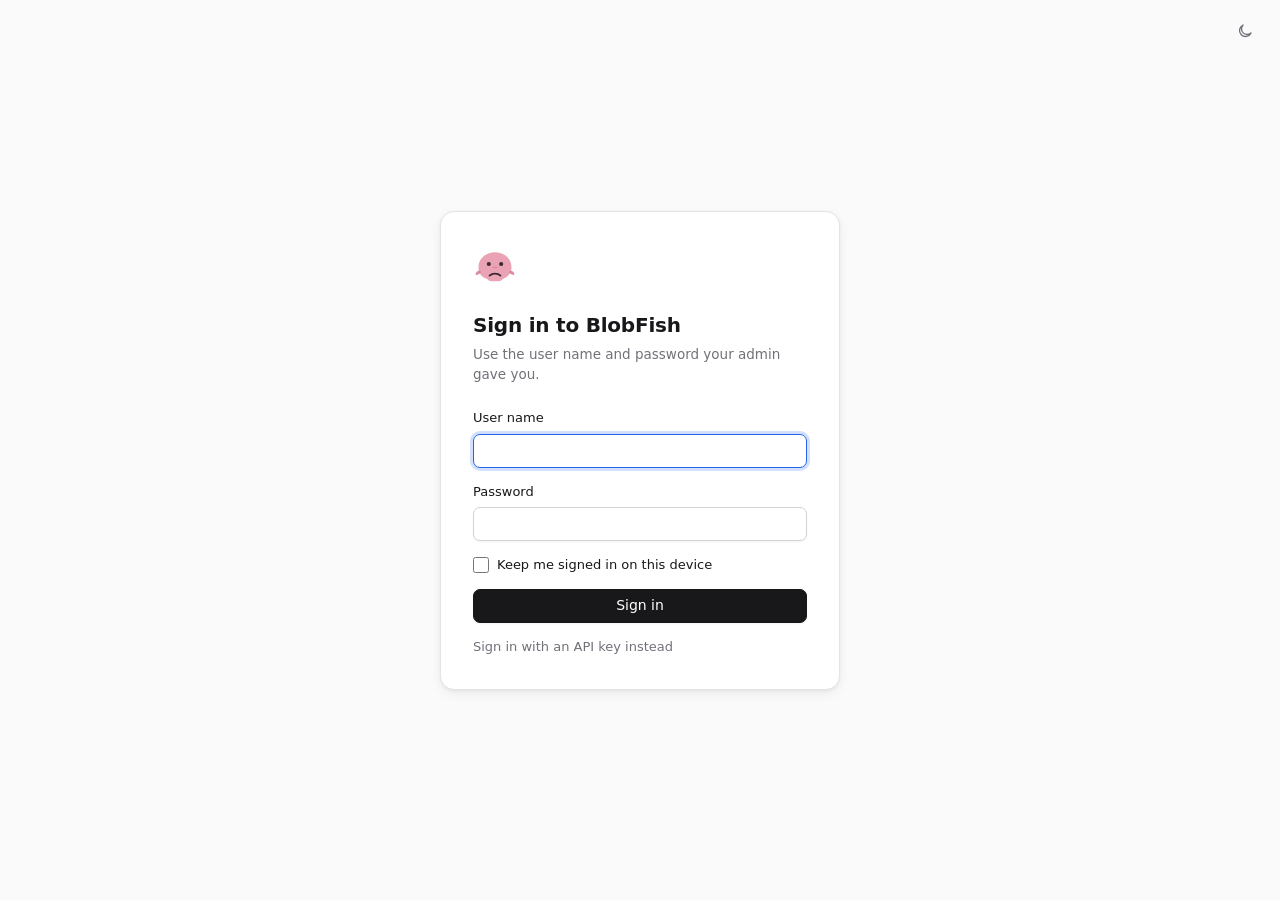
==== commit 3256f1c0: "User accounts: sign in with a name and password People sign in with a user name and password; apps k" ====
--- a/internal/webui/static/index.html
+++ b/internal/webui/static/index.html
@@ -154,16 +154,17 @@
       </div>
     </form>
   </dialog>
-  <!-- Filled by openCreateKey() in js/keys.js. Not method="dialog": the
-       form stays open until the server accepts the key. -->
-  <dialog id="create-key">
-    <form id="create-key-form" class="dialog key-dialog">
-      <h2>Create API key</h2>
-      <p class="muted">Give each app its own key, limited to the buckets it needs.</p>
-      <div id="create-key-body" class="key-dialog-body"></div>
+  <!-- Generic form dialog, filled by formDialog() in js/dom.js. Not
+       method="dialog": it stays open until the save succeeds. -->
+  <dialog id="form-dialog">
+    <form id="form-dialog-form" class="dialog form-dialog">
+      <h2 id="form-dialog-title"></h2>
+      <p id="form-dialog-text" class="muted"></p>
+      <div id="form-dialog-body" class="form-dialog-body"></div>
+      <p id="form-dialog-error" class="hint" role="alert"></p>
       <div class="row end">
-        <button type="button" id="create-key-cancel">Cancel</button>
-        <button type="submit" id="create-key-submit" class="primary">Create key</button>
+        <button type="button" id="form-dialog-cancel">Cancel</button>
+        <button type="submit" id="form-dialog-submit" class="primary"></button>
       </div>
     </form>
   </dialog>
--- a/internal/webui/static/style.css
+++ b/internal/webui/static/style.css
@@ -417,8 +417,12 @@
 /* ---------- API keys ---------- */
 .page-head-text { flex: 1; min-width: 0; }
 .page-head-text h1 { display: flex; align-items: center; gap: 10px; }
-.key-dialog-body { display: grid; gap: 16px; }
-.key-dialog-body .field > input { width: 100%; }
+.form-dialog-body { display: grid; gap: 16px; }
+.form-dialog-body .field > input, .form-dialog-body .password-field { width: 100%; }
+.password-field { position: relative; display: flex; }
+.password-field input { flex: 1; min-width: 0; padding-right: 36px; }
+.password-field .reveal { position: absolute; right: 5px; top: 50%; transform: translateY(-50%); }
+.field-help { font-size: 12px; font-weight: 400; color: var(--muted); }
 .scope-rows { display: grid; gap: 8px; }
 .scope-row { display: flex; gap: 8px; align-items: center; }
 .scope-row select { flex: 1; min-width: 0; }
@@ -584,3 +588,7 @@
 @media (prefers-reduced-motion: reduce) {
   *, *::before, *::after { animation: none !important; transition: none !important; }
 }
+
+/* Sign-in: switch between user name and API key */
+button.login-switch { margin-top: 14px; font-size: 13px; padding: 0; }
+button.login-switch:hover { text-decoration: underline; }
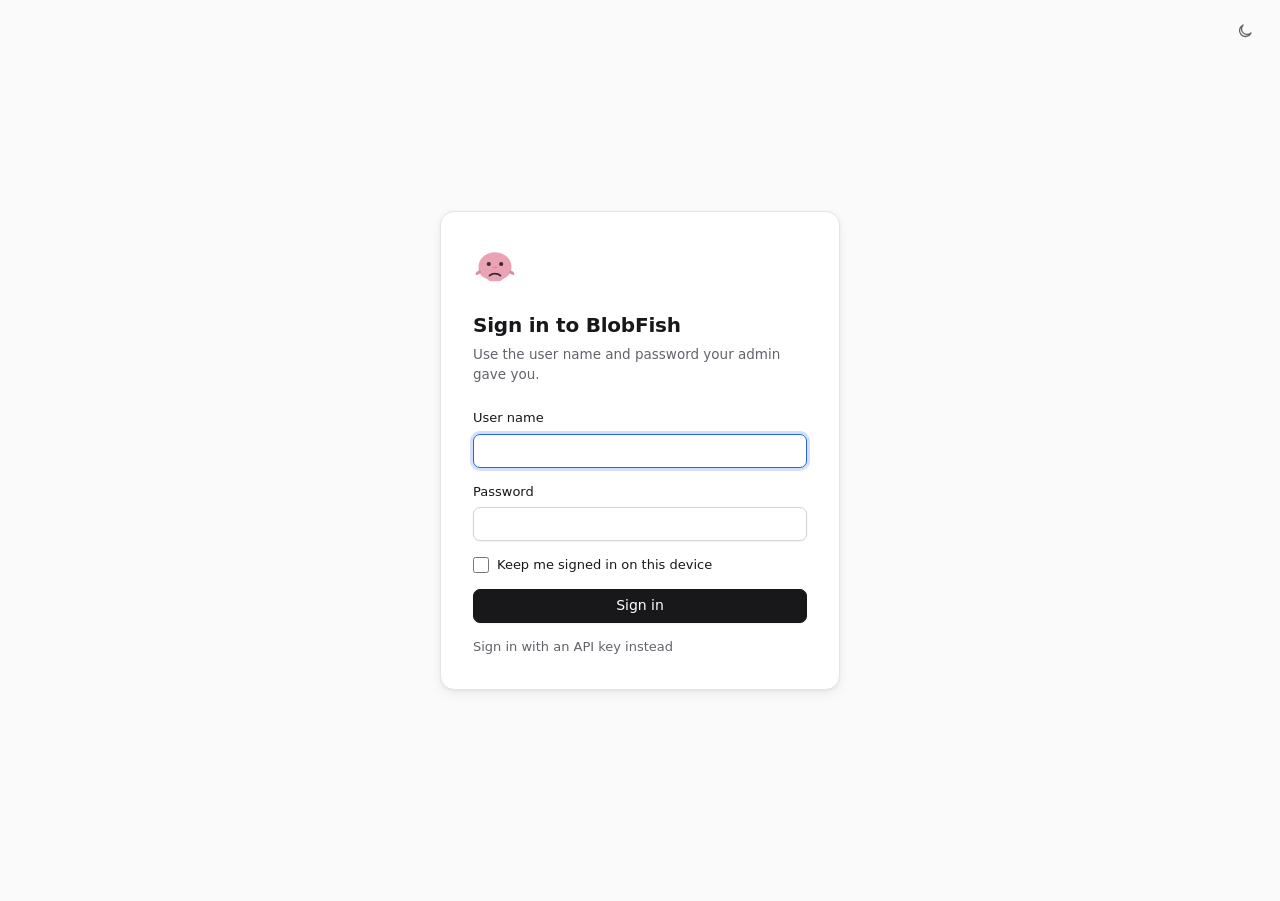
==== commit 96f71f23: "Web UI: accessibility fixes and the upload page's operator notice - Text contrast passes WCAG AA in " ====
--- a/internal/webui/static/index.html
+++ b/internal/webui/static/index.html
@@ -10,12 +10,18 @@
   <script type="module" src="js/app.js"></script>
 </head>
 <body>
+  <a class="skip-link" href="#main">Skip to content</a>
   <div id="app" class="boot">Loading…</div>
   <div class="dock">
-    <section id="uploads" class="upload-panel" aria-label="Uploads" aria-live="polite" hidden></section>
+    <section id="uploads" class="upload-panel" aria-label="Uploads" hidden></section>
+    <!-- Errors stay until dismissed and are announced at once; other
+         messages fade. #announce speaks page changes and upload progress
+         milestones without showing anything. -->
+    <div id="alerts" role="alert"></div>
     <div id="toasts" role="status" aria-live="polite"></div>
   </div>
-  <dialog id="share">
+  <div id="announce" class="visually-hidden" role="status" aria-live="polite"></div>
+  <dialog id="share" aria-labelledby="share-title">
     <form method="dialog" class="dialog share-dialog">
       <h2 id="share-title" class="break">Share</h2>
       <section id="share-public" class="share-public" hidden>
@@ -50,7 +56,7 @@
       </div>
     </form>
   </dialog>
-  <dialog id="uplinks">
+  <dialog id="uplinks" aria-labelledby="uplinks-title">
     <form method="dialog" class="dialog share-dialog">
       <h2 id="uplinks-title" class="break">Upload links</h2>
       <p class="muted">Anyone with an upload link can add files to its folder from a simple web page, without a key. They can't see, replace or delete anything.</p>
@@ -87,7 +93,7 @@
       </div>
     </form>
   </dialog>
-  <dialog id="webhooks">
+  <dialog id="webhooks" aria-labelledby="webhooks-title">
     <form method="dialog" class="dialog share-dialog">
       <h2 id="webhooks-title" class="break">Webhooks</h2>
       <p class="muted">BlobFish sends a signed POST to each address when files in this bucket are added, deleted or restored. Events wait and are retried if your app is down.</p>
@@ -118,7 +124,7 @@
     </form>
   </dialog>
   <!-- One dialog for confirm / choice / prompt; filled by ask() in js/dom.js. -->
-  <dialog id="ask">
+  <dialog id="ask" aria-labelledby="ask-title">
     <form method="dialog" class="dialog">
       <h2 id="ask-title"></h2>
       <div id="ask-body" class="confirm-body"></div>
@@ -130,14 +136,14 @@
       <div id="ask-actions" class="row end wrap"></div>
     </form>
   </dialog>
-  <dialog id="details">
+  <dialog id="details" aria-labelledby="details-title">
     <form method="dialog" class="dialog">
       <h2 id="details-title" class="break"></h2>
       <div id="details-body"></div>
       <div id="details-actions" class="row end wrap"></div>
     </form>
   </dialog>
-  <dialog id="cors">
+  <dialog id="cors" aria-labelledby="cors-title">
     <form method="dialog" class="dialog">
       <h2 id="cors-title" class="break">Browser access</h2>
       <p class="muted">Web pages on these sites may upload to and download from this bucket directly, for example to a presigned upload URL your app creates. Apps, servers and scripts don't need this.</p>
@@ -156,7 +162,7 @@
   </dialog>
   <!-- Generic form dialog, filled by formDialog() in js/dom.js. Not
        method="dialog": it stays open until the save succeeds. -->
-  <dialog id="form-dialog">
+  <dialog id="form-dialog" aria-labelledby="form-dialog-title">
     <form id="form-dialog-form" class="dialog form-dialog">
       <h2 id="form-dialog-title"></h2>
       <p id="form-dialog-text" class="muted"></p>
@@ -168,9 +174,9 @@
       </div>
     </form>
   </dialog>
-  <dialog id="new-key">
+  <dialog id="new-key" aria-labelledby="new-key-title">
     <form method="dialog" class="dialog">
-      <h2>Key created: <span id="new-key-name"></span></h2>
+      <h2 id="new-key-title">Key created: <span id="new-key-name"></span></h2>
       <p class="warn">Copy this key now. BlobFish keeps only a hash of it, so it can never be shown again.</p>
       <input id="new-key-value" class="mono" readonly aria-label="New API key">
       <div id="new-key-scopes" class="chips"></div>
--- a/internal/webui/static/style.css
+++ b/internal/webui/static/style.css
@@ -11,8 +11,10 @@
   --line: light-dark(#e4e4e7, #27272a);
   --line-strong: light-dark(#d4d4d8, #3f3f46);
   --text: light-dark(#18181b, #f4f4f5);
-  --muted: light-dark(#71717a, #a1a1aa);
-  --faint: light-dark(#a1a1aa, #71717a);
+  /* Text colours meet WCAG AA (4.5:1) on every surface above, both themes:
+     --muted ≥ 5.1:1, --faint ≥ 4.6:1 (light) / 4.7:1 (dark). */
+  --muted: light-dark(#63636b, #a1a1aa);
+  --faint: light-dark(#71717a, #8a8a93);
   --ink: light-dark(#18181b, #f4f4f5);         /* primary buttons */
   --ink-text: light-dark(#ffffff, #18181b);
   --accent: light-dark(#2563eb, #60a5fa);
@@ -22,7 +24,6 @@
   --danger: light-dark(#dc2626, #f87171);
   --danger-soft: light-dark(#fef2f2, #2a1414);
   --row-hover: light-dark(#f8f8f9, #18181c);
-  --selected: light-dark(#f0f0f2, #222227);
   --radius: 10px;
   --radius-sm: 7px;
   --shadow-1: light-dark(rgb(16 16 20 / .05), rgb(0 0 0 / .4));
@@ -59,6 +60,15 @@
 code { font-family: var(--mono); font-size: 12px; background: var(--subtle); border: 1px solid var(--line); border-radius: 4px; padding: 0 4px; }
 .muted { color: var(--muted); }
 .break { word-break: break-all; }
+/* Hidden until a keyboard user tabs to it. */
+.skip-link {
+  position: fixed; top: 8px; left: 8px; z-index: 20;
+  padding: 8px 14px; border-radius: var(--radius-sm);
+  background: var(--ink); color: var(--ink-text); font-weight: 500; text-decoration: none;
+  transform: translateY(-200%);
+}
+.skip-link:focus { transform: none; }
+#main:focus { outline: none; } /* focused by script after navigation, not by the user */
 .visually-hidden {
   position: absolute; width: 1px; height: 1px; overflow: hidden;
   clip-path: inset(50%); white-space: nowrap;
@@ -330,8 +340,7 @@
 td.when { white-space: nowrap; color: var(--muted); font-variant-numeric: tabular-nums; }
 th.actions, td.actions { text-align: right; white-space: nowrap; width: 1%; }
 td.actions { padding-right: 10px; }
-td.actions .icon-btn { opacity: .55; transition: opacity .12s var(--ease), background-color .12s; }
-tbody tr:hover td.actions .icon-btn, td.actions .icon-btn:focus-visible { opacity: 1; }
+td.actions .icon-btn { transition: background-color .12s; } /* full --muted: controls need 3:1 */
 td.name { overflow-wrap: anywhere; min-width: 12rem; }
 td.name > button, td.name .with-icon {
   height: auto; border: 0; background: none; box-shadow: none; padding: 6px 0;
@@ -513,15 +522,17 @@
   display: grid; gap: 8px; justify-items: end;
   width: min(380px, calc(100vw - 40px));
 }
-#toasts { display: grid; gap: 8px; justify-items: end; }
+#toasts, #alerts { display: grid; gap: 8px; justify-items: end; }
 .toast {
   background: var(--ink); color: var(--ink-text);
   padding: 10px 14px; border-radius: var(--radius-sm); max-width: 420px;
   box-shadow: var(--shadow-lg); font-size: 13.5px;
   animation: toast-in .2s var(--ease);
 }
-.toast.error { background: var(--danger); color: var(--on-danger); }
-.toast small { display: block; opacity: .7; font-family: var(--mono); font-size: 11.5px; margin-top: 2px; }
+.toast.error { display: flex; align-items: flex-start; gap: 8px; padding-right: 6px; background: var(--danger); color: var(--on-danger); }
+.toast.error .icon-btn { flex: none; color: inherit; margin: -4px 0; }
+.toast.error .icon-btn:hover { background: color-mix(in srgb, var(--on-danger) 15%, transparent); }
+.toast small { display: block; font-family: var(--mono); font-size: 11.5px; margin-top: 2px; }
 @keyframes toast-in { from { opacity: 0; transform: translateY(6px); } }
 
 .upload-panel {
@@ -592,3 +603,6 @@
 /* Sign-in: switch between user name and API key */
 button.login-switch { margin-top: 14px; font-size: 13px; padding: 0; }
 button.login-switch:hover { text-decoration: underline; }
+.drop-operator { margin: 0 0 4px; font-size: 13.5px; }
+.drop-operator a { color: var(--accent-text); }
+.warn-text { color: var(--danger); }
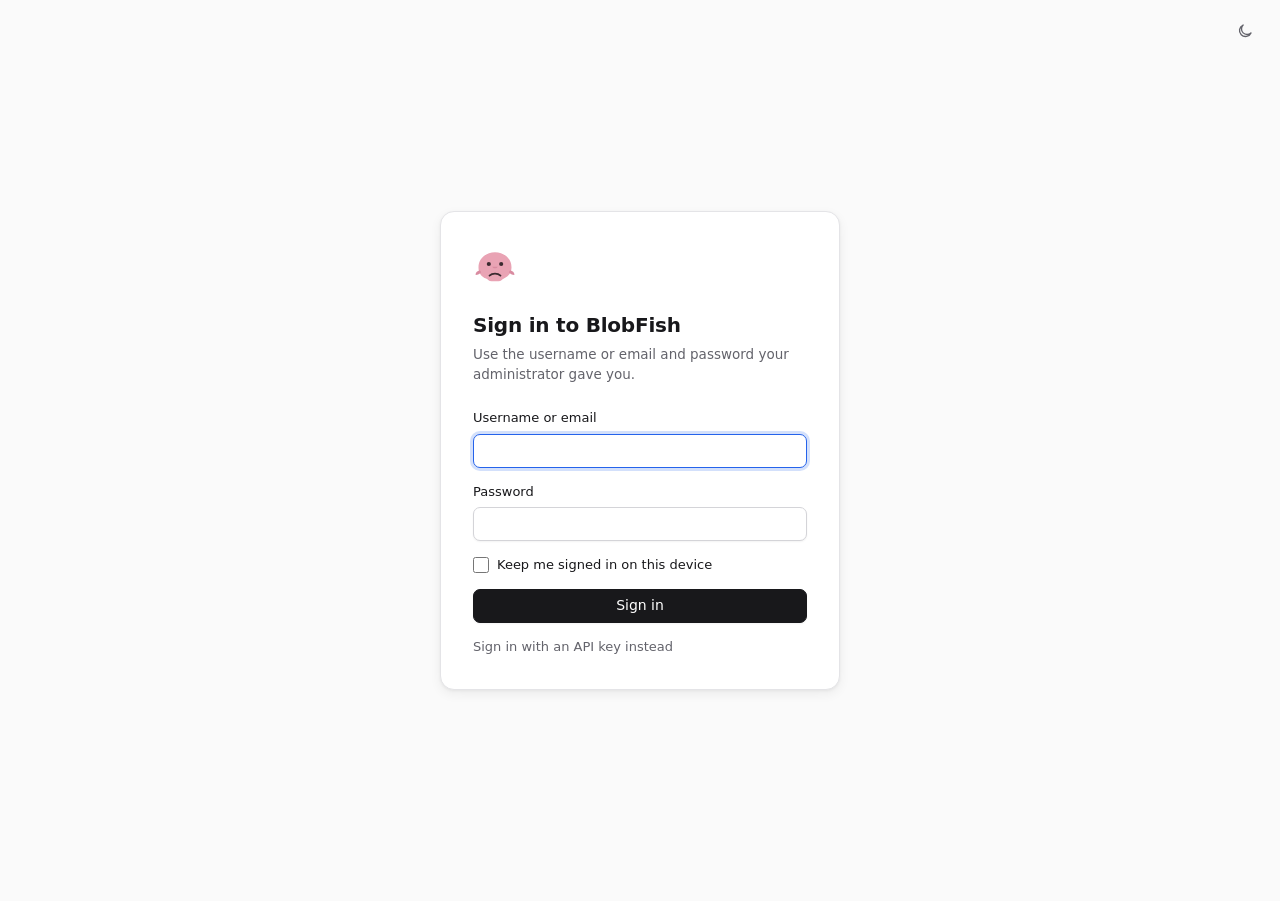
==== commit 4a109c72: "Professional wording across the UI and API errors; fix CORS dialog UI writing: - docs/ui-writing.md:" ====
--- a/internal/webui/static/index.html
+++ b/internal/webui/static/index.html
@@ -25,7 +25,7 @@
     <form method="dialog" class="dialog share-dialog">
       <h2 id="share-title" class="break">Share</h2>
       <section id="share-public" class="share-public" hidden>
-        <p><strong>Public bucket:</strong> anyone with this address can open the file, permanently, until the bucket is made private.</p>
+        <p><strong>Public bucket:</strong> anyone with this link can open the file until the bucket is made private.</p>
         <div class="row">
           <input id="share-public-url" class="mono" readonly aria-label="Public link">
           <button type="button" id="share-public-copy">Copy</button>
@@ -33,7 +33,7 @@
       </section>
       <div>
         <h3 class="section-title">Share links</h3>
-        <p class="muted">Anyone with a link can open the file until it expires or is revoked. No API key needed.</p>
+        <p class="muted">Anyone with a share link can open the file until it expires or is revoked. No account needed.</p>
       </div>
       <ul id="share-links" class="share-links"></ul>
       <div class="row share-new">
@@ -59,18 +59,18 @@
   <dialog id="uplinks" aria-labelledby="uplinks-title">
     <form method="dialog" class="dialog share-dialog">
       <h2 id="uplinks-title" class="break">Upload links</h2>
-      <p class="muted">Anyone with an upload link can add files to its folder from a simple web page, without a key. They can't see, replace or delete anything.</p>
+      <p class="muted">Anyone with an upload link can add files to its folder from a simple web page, without an account. They can't see, replace or delete anything.</p>
       <ul id="uplinks-list" class="share-links"></ul>
       <div>
         <h3 class="section-title">New link</h3>
-        <p class="muted">Names already taken get a number added, like “report (2).pdf”.</p>
+        <p class="muted">If a file name is already taken, a number is added, for example “report (2).pdf”.</p>
       </div>
       <div class="uplink-form">
-        <label class="field">Folder files go into (empty = top of the bucket)
-          <input id="uplinks-folder" autocomplete="off" spellcheck="false" placeholder="e.g. inbox/acme">
+        <label class="field">Folder (leave empty for the top level)
+          <input id="uplinks-folder" autocomplete="off" spellcheck="false" placeholder="inbox/acme">
         </label>
         <label class="field">Title shown to uploaders (optional)
-          <input id="uplinks-label" maxlength="200" autocomplete="off" placeholder="e.g. Receipts for ACME">
+          <input id="uplinks-label" maxlength="200" autocomplete="off" placeholder="Receipts for ACME">
         </label>
         <label class="field">Expires
           <select id="uplinks-ttl">
@@ -145,8 +145,8 @@
   </dialog>
   <dialog id="cors" aria-labelledby="cors-title">
     <form method="dialog" class="dialog">
-      <h2 id="cors-title" class="break">Browser access</h2>
-      <p class="muted">Web pages on these sites may upload to and download from this bucket directly, for example to a presigned upload URL your app creates. Apps, servers and scripts don't need this.</p>
+      <h2 id="cors-title" class="break">Browser access (CORS)</h2>
+      <p class="muted">Allowed origins: web pages on these sites may call this bucket from the browser, for example to upload with a presigned URL your app creates. Apps, servers and scripts don't need this.</p>
       <ul id="cors-list" class="cors-list"></ul>
       <div class="row">
         <input id="cors-input" class="mono" placeholder="https://app.example.com" aria-label="Website address" autocomplete="off" spellcheck="false">
